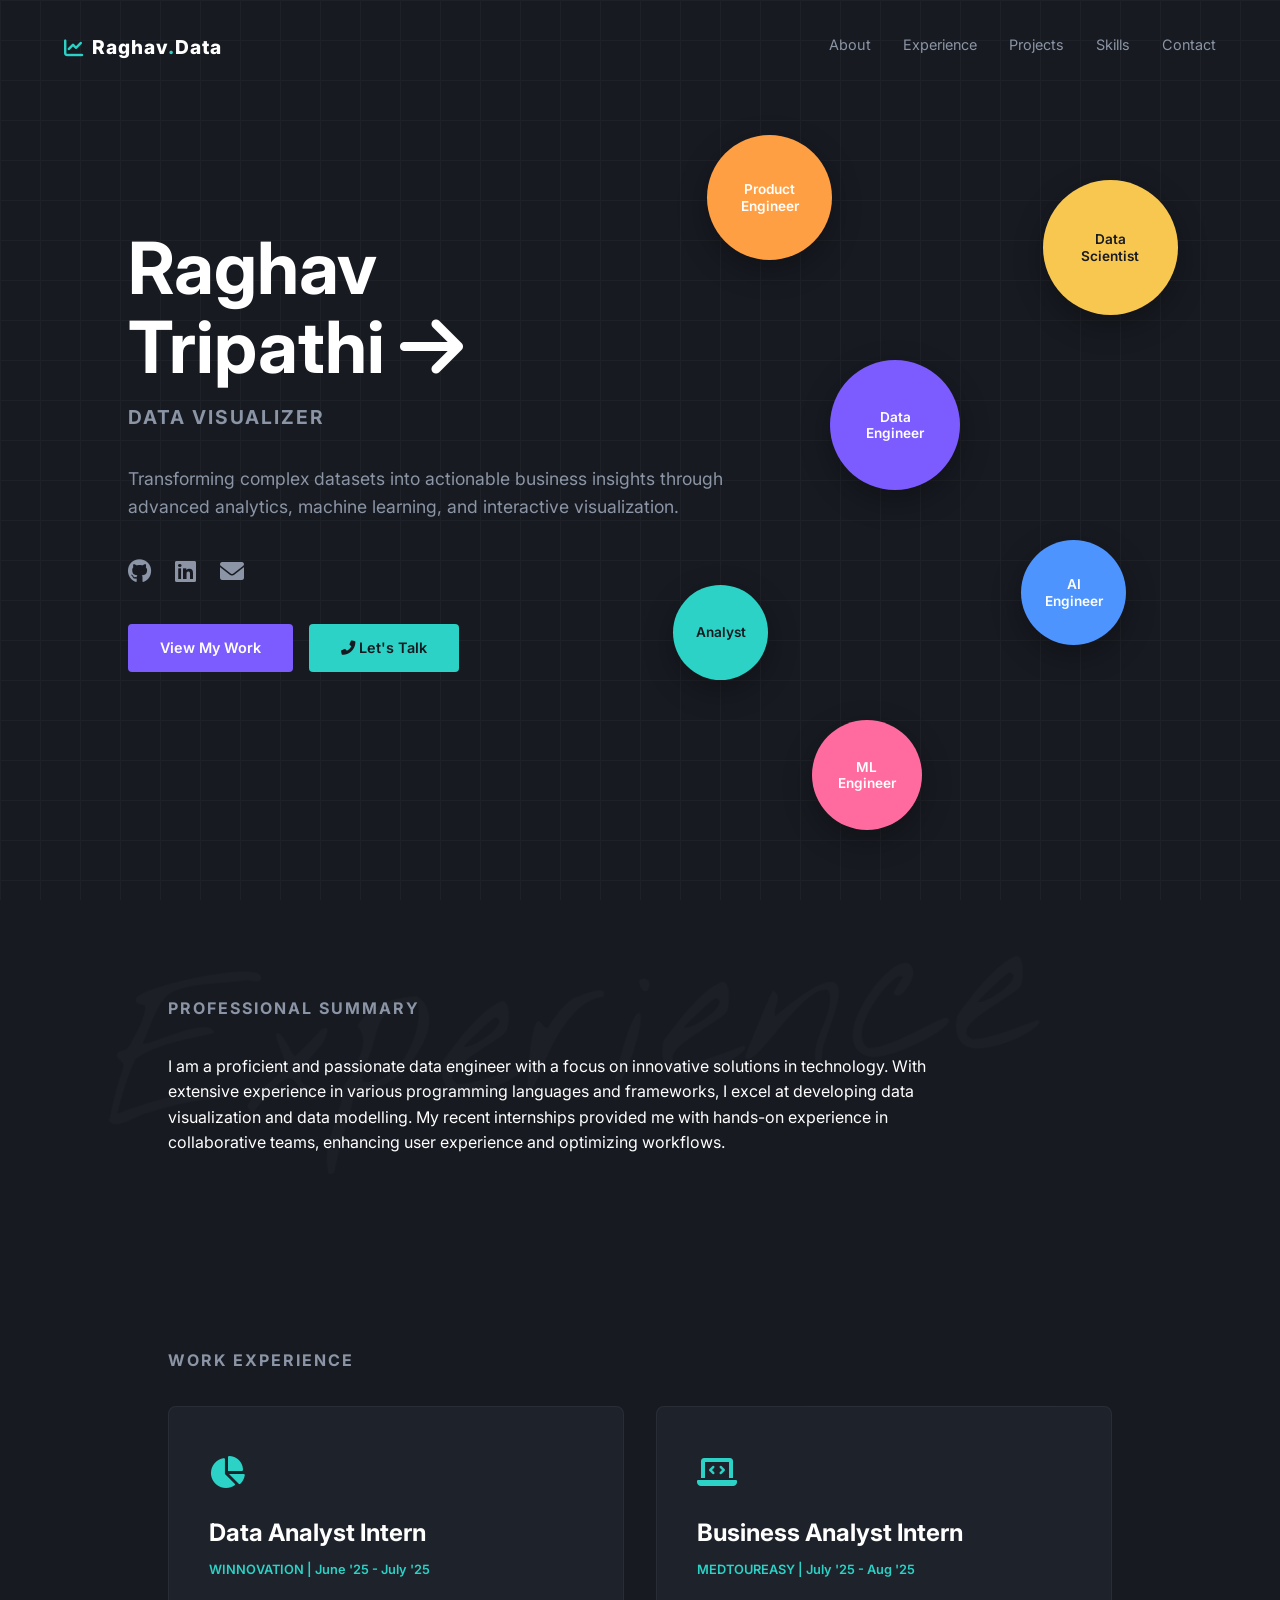
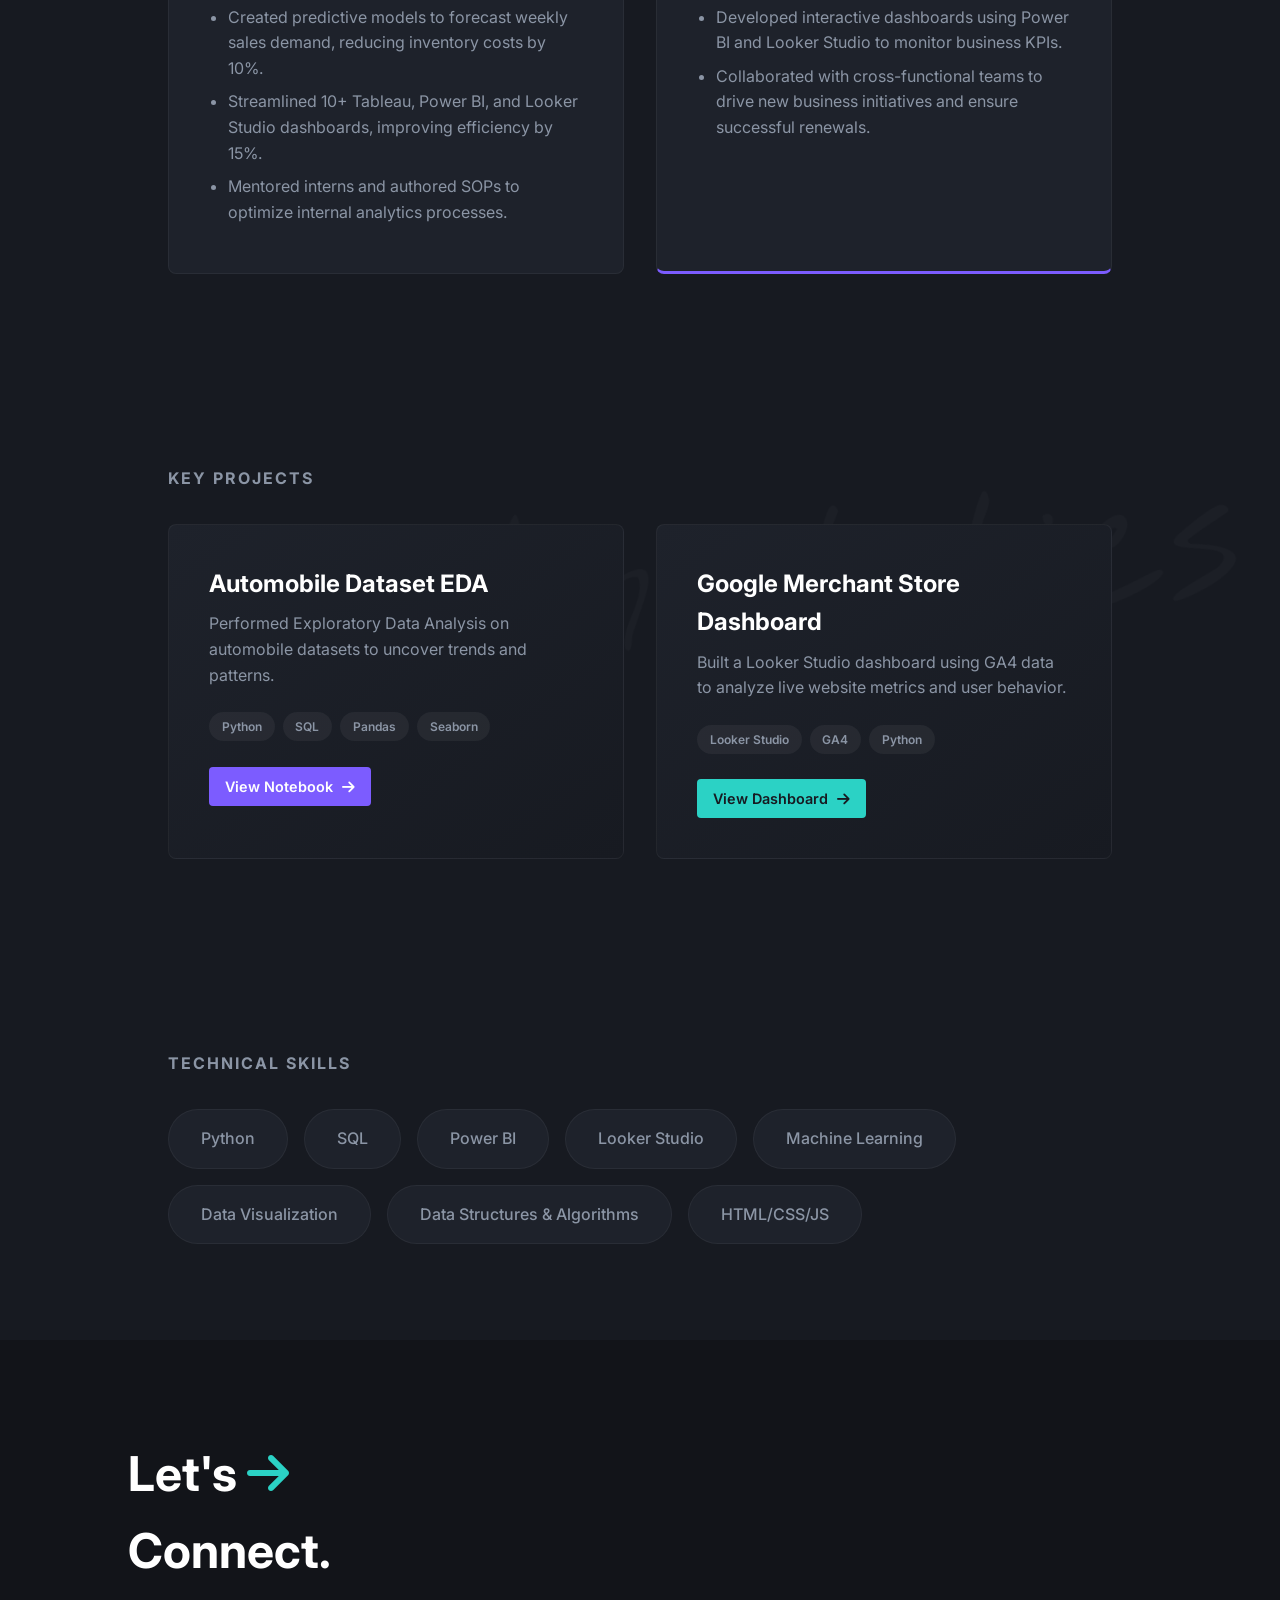
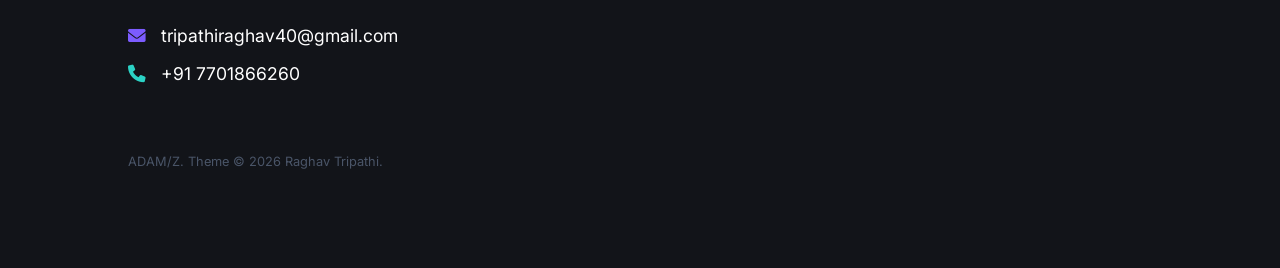
==== index.html @ 204d2892 "Add files via upload Initial Commits" ====
<!DOCTYPE html>
<html lang="en">
<head>
    <meta charset="UTF-8">
    <meta name="viewport" content="width=device-width, initial-scale=1.0">
    <title>Raghav Tripathi | Data Engineer & Analyst</title>
    <link rel="stylesheet" href="style.css">
    <link href="https://cdnjs.cloudflare.com/ajax/libs/font-awesome/6.0.0/css/all.min.css" rel="stylesheet">
</head>
<body>

    <div class="bg-graph"></div>

    <nav>
        <div class="logo" style="display: flex; align-items: center; gap: 8px;">
            <i class="fas fa-chart-line" style="color: var(--accent-cyan);"></i> 
            <span>Raghav<span style="color: var(--accent-cyan);">.</span>Data</span>
        </div>
        <ul>
            <li><a href="#about">About</a></li>
            <li><a href="#experience">Experience</a></li>
            <li><a href="#projects">Projects</a></li>
            <li><a href="#skills">Skills</a></li>
            <li><a href="#contact">Contact</a></li>
        </ul>
    </nav>

    <header id="hero">
       <div class="bubble bubble-purple">Data<br>Engineer</div>
        <div class="bubble bubble-cyan">Analyst</div>
        <div class="bubble bubble-yellow">Data<br>Scientist</div>
        <div class="bubble bubble-pink">ML<br>Engineer</div>
        <div class="bubble bubble-blue">AI<br>Engineer</div>
        <div class="bubble bubble-orange">Product<br>Engineer</div>

        <div class="hero-content">
           <div class="hero-content">
            <h1 style="font-size: 4.5rem; line-height: 1.1; margin-bottom: 1rem;">Raghav<br>Tripathi <i class="fas fa-arrow-right" style="color: white;"></i></h1>
            <h2 style="font-size: 1.2rem; text-transform: uppercase; letter-spacing: 2px; color: var(--text-muted); margin-bottom: 2rem;"> Data Visualizer</h2>
            <p>Transforming complex datasets into actionable business insights through advanced analytics, machine learning, and interactive visualization.</p>
            
            <div class="social-links">
                <a href="https://github.com/raghav798tripathi" target="_blank" title="GitHub"><i class="fab fa-github"></i></a>
                <a href="https://www.linkedin.com/in/raghav-tripathi-96a5aa246/" target="_blank" title="LinkedIn"><i class="fab fa-linkedin"></i></a>
                <a href="mailto:tripathiraghav40@gmail.com" title="Email"><i class="fas fa-envelope"></i></a>
            </div>
            
            <div style="display: flex; gap: 1rem; justify-content: flex-start; flex-wrap: wrap; margin-top: 2rem;">
                <a href="#projects" class="btn btn-purple">View My Work</a>
                <a href="tel:+917701866260" class="btn btn-cyan"><i class="fas fa-phone-alt"></i> Let's Talk</a>
            </div>
        </div>
    </header>

    <section id="about" class="container relative">
        <div class="watermark">Experience</div>
        <h2 class="section-title">Professional Summary</h2>
        <p style="max-width: 800px;">I am a proficient and passionate data engineer with a focus on innovative solutions in technology. With extensive experience in various programming languages and frameworks, I excel at developing data visualization and data modelling. My recent internships provided me with hands-on experience in collaborative teams, enhancing user experience and optimizing workflows.</p>
    </section>

    <section id="experience" class="container relative">
        <h2 class="section-title">Work Experience</h2>
        <div class="grid">
            <div class="card dark-card">
                <div class="card-icon"><i class="fas fa-chart-pie"></i></div>
                <h3>Data Analyst Intern</h3>
                <span class="date">WINNOVATION | June '25 - July '25</span>
                <ul>
                    <li>Created predictive models to forecast weekly sales demand, reducing inventory costs by 10%.</li>
                    <li>Streamlined 10+ Tableau, Power BI, and Looker Studio dashboards, improving efficiency by 15%.</li>
                    <li>Mentored interns and authored SOPs to optimize internal analytics processes.</li>
                </ul>
            </div>

            <div class="card dark-card purple-border">
                <div class="card-icon"><i class="fas fa-laptop-code"></i></div>
                <h3>Business Analyst Intern</h3>
                <span class="date">MEDTOUREASY | July '25 - Aug '25</span>
                <ul>
                    <li>Developed interactive dashboards using Power BI and Looker Studio to monitor business KPIs.</li>
                    <li>Collaborated with cross-functional teams to drive new business initiatives and ensure successful renewals.</li>
                </ul>
            </div>
        </div>
    </section>

    <section id="projects" class="container relative">
        <div class="watermark" style="top: 10%; right: 0; left: auto;">Analytics</div>
        <h2 class="section-title">Key Projects</h2>
        <div class="grid">
            <div class="card project-card">
                <h3>Automobile Dataset EDA</h3>
                <p>Performed Exploratory Data Analysis on automobile datasets to uncover trends and patterns.</p>
                <div class="tech-stack">
                    <span>Python</span> <span>SQL</span> <span>Pandas</span> <span>Seaborn</span>
                </div>
                <br>
                <a href="https://colab.research.google.com/drive/1Cp6dkLqXs8l6kir7YxMTJX6oZJ4ZQV0x" target="_blank" class="btn btn-purple" style="padding: 0.5rem 1rem; font-size: 0.9rem;">View Notebook <i class="fas fa-arrow-right" style="margin-left: 5px;"></i></a>
            </div>
            <div class="card project-card">
                <h3>Google Merchant Store Dashboard</h3>
                <p>Built a Looker Studio dashboard using GA4 data to analyze live website metrics and user behavior.</p>
                <div class="tech-stack">
                    <span>Looker Studio</span> <span>GA4</span> <span>Python</span>
                </div>
                <br>
                <a href="https://lookerstudio.google.com/u/0/reporting/95fd171d-cdf7-48f9-a81b-b6195dd9a21d/page/eOhRF" target="_blank" class="btn btn-cyan" style="padding: 0.5rem 1rem; font-size: 0.9rem;">View Dashboard <i class="fas fa-arrow-right" style="margin-left: 5px;"></i></a>
            </div>
        </div>
    </section>

    <section id="skills" class="container">
        <h2 class="section-title">Technical Skills</h2>
        <div class="skills-container">
            <span class="skill-tag">Python</span>
            <span class="skill-tag">SQL</span>
            <span class="skill-tag">Power BI</span>
            <span class="skill-tag">Looker Studio</span>
            <span class="skill-tag">Machine Learning</span>
            <span class="skill-tag">Data Visualization</span>
            <span class="skill-tag">Data Structures & Algorithms</span>
            <span class="skill-tag">HTML/CSS/JS</span>
        </div>
    </section>

    <footer id="contact">
        <h2 style="font-size: 3rem; margin-bottom: 2rem;">Let's <i class="fas fa-arrow-right" style="color: var(--accent-cyan);"></i><br>Connect.</h2>
        
        <div style="margin-bottom: 3rem; font-size: 1.1rem; color: var(--text-muted);">
            <p><i class="fas fa-envelope" style="color: var(--accent-purple);"></i> <a href="mailto:tripathiraghav40@gmail.com" style="color: white; text-decoration: none; margin-left: 10px;">tripathiraghav40@gmail.com</a></p>
            <p style="margin-top: 10px;"><i class="fas fa-phone" style="color: var(--accent-cyan);"></i> <a href="tel:+917701866260" style="color: white; text-decoration: none; margin-left: 10px;">+91 7701866260</a></p>
        </div>

        <p class="copyright">ADAM/Z. Theme © 2026 Raghav Tripathi.</p>
    </footer>

</body>
</html>
---- style.css ----
@import url('https://fonts.googleapis.com/css2?family=Inter:wght@300;400;600;800&family=Nothing+You+Could+Do&display=swap');

:root {
    --bg-main: #171a21; 
    --bg-secondary: #1e222b; 
    --text-main: #ffffff;
    --text-muted: #8b95a5;
    --accent-purple: #7c5cff;
    --accent-cyan: #2bd2c5;
    --accent-yellow: #f8c750;
    --accent-pink: #ff6b9e;
    --accent-blue: #4d94ff;
    --accent-orange: #ff9f43;
}

html {
    scroll-behavior: smooth;
}

* {
    margin: 0;
    padding: 0;
    box-sizing: border-box;
    font-family: 'Inter', sans-serif;
    line-height: 1.6;
}

body { 
    color: var(--text-main); 
    background-color: var(--bg-main);
    overflow-x: hidden;
}

/* --- THE DATA GRAPH BACKGROUND --- */
.bg-graph {
    position: fixed;
    top: 0; left: 0; width: 100vw; height: 100vh;
    z-index: -1;
    opacity: 0.03;
    background-image: 
        linear-gradient(rgba(255,255,255,1) 1px, transparent 1px),
        linear-gradient(90deg, rgba(255,255,255,1) 1px, transparent 1px);
    background-size: 40px 40px;
}

/* Navbar */
nav {
    display: flex;
    justify-content: space-between;
    padding: 2rem 5%;
    background: transparent;
    position: absolute; 
    width: 100%;
    z-index: 100;
}

.logo { font-size: 1.2rem; font-weight: 800; color: white; letter-spacing: 1px;}

nav ul { display: flex; list-style: none; gap: 2rem; }
nav a { text-decoration: none; color: var(--text-muted); font-size: 0.9rem; transition: color 0.3s; }
nav a:hover { color: white; }

.container { padding: 6rem 10%; max-width: 1200px; margin: 0 auto; position: relative; }
.relative { position: relative; }

/* Watermark Text */
.watermark {
    position: absolute;
    top: -20px;
    left: 5%;
    font-family: 'Nothing You Could Do', cursive;
    font-size: 12rem;
    color: rgba(255, 255, 255, 0.02);
    z-index: -1;
    white-space: nowrap;
    transform: rotate(-5deg);
}

.section-title {
    font-size: 1rem;
    color: var(--text-muted);
    margin-bottom: 2rem;
    text-transform: uppercase;
    letter-spacing: 2px;
}

/* Hero Section */
#hero {
    min-height: 100vh;
    display: flex;
    align-items: center;
    padding: 0 10%;
    position: relative;
    overflow: hidden;
}

.hero-content {
    max-width: 600px;
    z-index: 10;
    animation: fadeInUp 1.2s ease-out forwards;
}

.hero-content p { font-size: 1.1rem; color: var(--text-muted); margin-bottom: 2rem; }

/* --- FLOATING BUBBLES --- */
.bubble {
    position: absolute;
    border-radius: 50%;
    display: flex;
    align-items: center;
    justify-content: center;
    text-align: center;
    font-weight: 600;
    font-size: 0.85rem;
    line-height: 1.2;
    color: white;
    box-shadow: 0 10px 30px rgba(0,0,0,0.3);
    animation: float 6s ease-in-out infinite;
    z-index: 5;
}

.bubble-orange {
    background-color: var(--accent-orange);
    width: 125px; height: 125px;
    top: 15%; right: 35%;
    animation-delay: 4s;
}

.bubble-yellow {
    background-color: var(--accent-yellow);
    width: 135px; height: 135px;
    top: 20%; right: 8%;
    animation-delay: 1.5s;
    color: #171a21; /* Dark text for readability */
}

.bubble-purple {
    background-color: var(--accent-purple);
    width: 130px; height: 130px;
    top: 40%; right: 25%;
}

.bubble-cyan {
    background-color: var(--accent-cyan);
    width: 95px; height: 95px;
    top: 65%; right: 40%;
    animation-delay: 2s;
    color: #171a21; /* Dark text for readability */
}

.bubble-blue {
    background-color: var(--accent-blue);
    width: 105px; height: 105px;
    top: 60%; right: 12%;
    animation-delay: 0.5s;
}

.bubble-pink {
    background-color: var(--accent-pink);
    width: 110px; height: 110px;
    top: 80%; right: 28%;
    animation-delay: 3s;
}

.social-links { margin-bottom: 2rem; }
.social-links a { 
    display: inline-block; color: var(--text-muted); font-size: 1.5rem; margin-right: 20px; 
    transition: transform 0.3s ease, color 0.3s ease;
}
.social-links a:hover { color: white; transform: translateY(-3px); }

/* Buttons */
.btn {
    display: inline-block;
    padding: 0.8rem 2rem;
    color: white;
    text-decoration: none;
    border-radius: 4px;
    font-weight: 600;
    font-size: 0.9rem;
    transition: transform 0.2s, box-shadow 0.3s;
}
.btn-purple { background: var(--accent-purple); }
.btn-cyan { background: var(--accent-cyan); color: #171a21; }
.btn:hover { transform: translateY(-2px); box-shadow: 0 5px 15px rgba(0,0,0,0.2); }

/* Cards & Grid */
.grid { display: grid; grid-template-columns: repeat(auto-fit, minmax(320px, 1fr)); gap: 2rem; }

.card {
    background: var(--bg-secondary);
    padding: 2.5rem;
    border-radius: 8px;
    transition: transform 0.3s ease;
    border: 1px solid rgba(255,255,255,0.05);
}
.card:hover { transform: translateY(-8px); }

.card-icon {
    font-size: 2rem;
    color: var(--accent-cyan);
    margin-bottom: 1rem;
}

.purple-border { border-bottom: 3px solid var(--accent-purple); }
.card h3 { font-size: 1.5rem; margin-bottom: 0.5rem; }
.date { display: block; color: var(--accent-cyan); font-size: 0.8rem; margin-bottom: 1.5rem; font-weight: 600;}
.card p, .card ul { color: var(--text-muted); }
.card ul { margin-left: 1.2rem; }
.card li { margin-bottom: 0.5rem; }

.project-card { background: linear-gradient(145deg, #1e222b, #171a21); }

/* Tech Stack Tags */
.tech-stack { margin-top: 1.5rem; display: flex; flex-wrap: wrap; gap: 0.5rem; }
.tech-stack span {
    background: rgba(255,255,255,0.05);
    color: var(--text-muted);
    padding: 0.3rem 0.8rem;
    border-radius: 20px;
    font-size: 0.75rem;
    font-weight: 600;
}

/* Skills */
.skills-container { display: flex; flex-wrap: wrap; gap: 1rem; }
.skill-tag {
    padding: 1rem 2rem;
    background: var(--bg-secondary);
    color: var(--text-muted);
    border: 1px solid rgba(255,255,255,0.05);
    border-radius: 30px;
    font-weight: 500;
    transition: all 0.3s ease;
}
.skill-tag:hover {
    background: var(--text-main);
    color: var(--bg-main);
    transform: scale(1.05);
}

/* Footer */
footer {
    padding: 6rem 10%;
    background: #121419;
}
.copyright { font-size: 0.8rem; color: #4a5568; margin-top: 4rem; }

/* --- KEYFRAMES --- */
@keyframes fadeInUp {
    from { opacity: 0; transform: translateY(30px); }
    to { opacity: 1; transform: translateY(0); }
}

@keyframes float {
    0% { transform: translateY(0px) rotate(0deg); }
    50% { transform: translateY(-20px) rotate(5deg); }
    100% { transform: translateY(0px) rotate(0deg); }
}
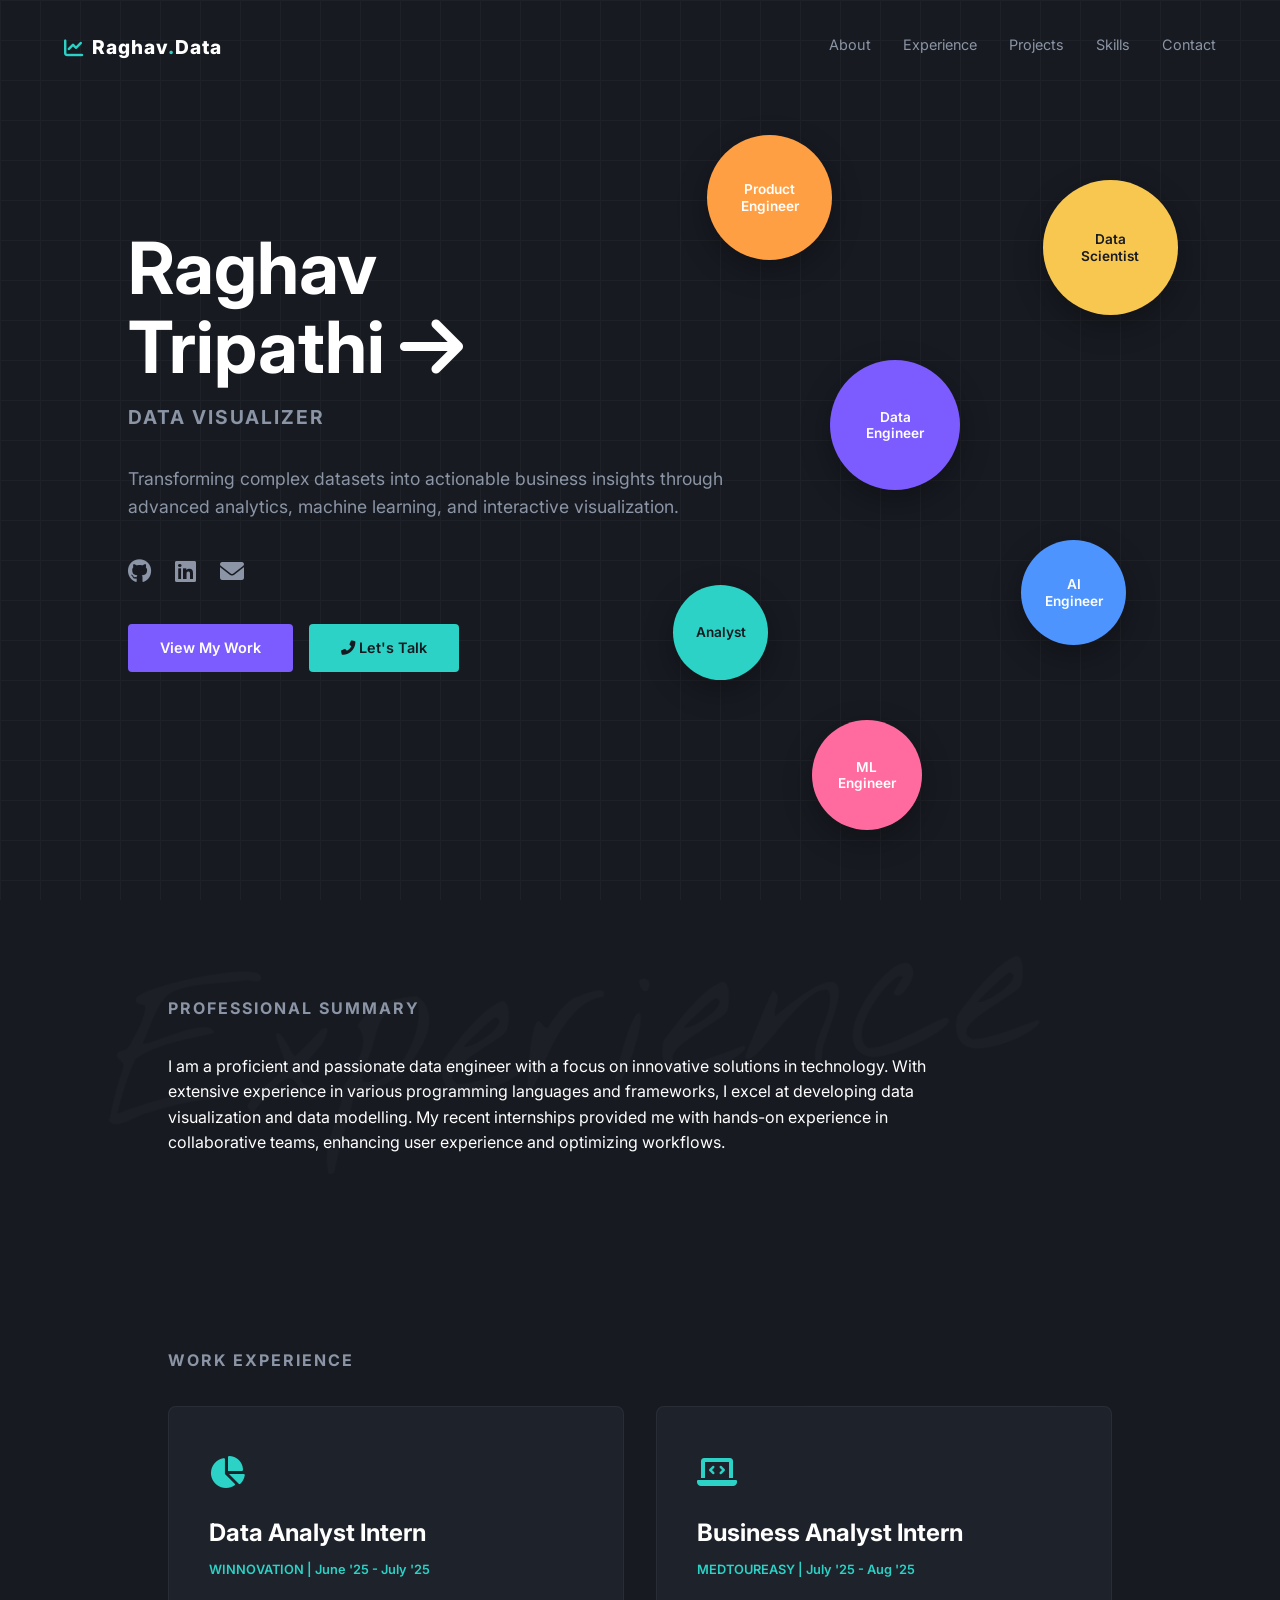
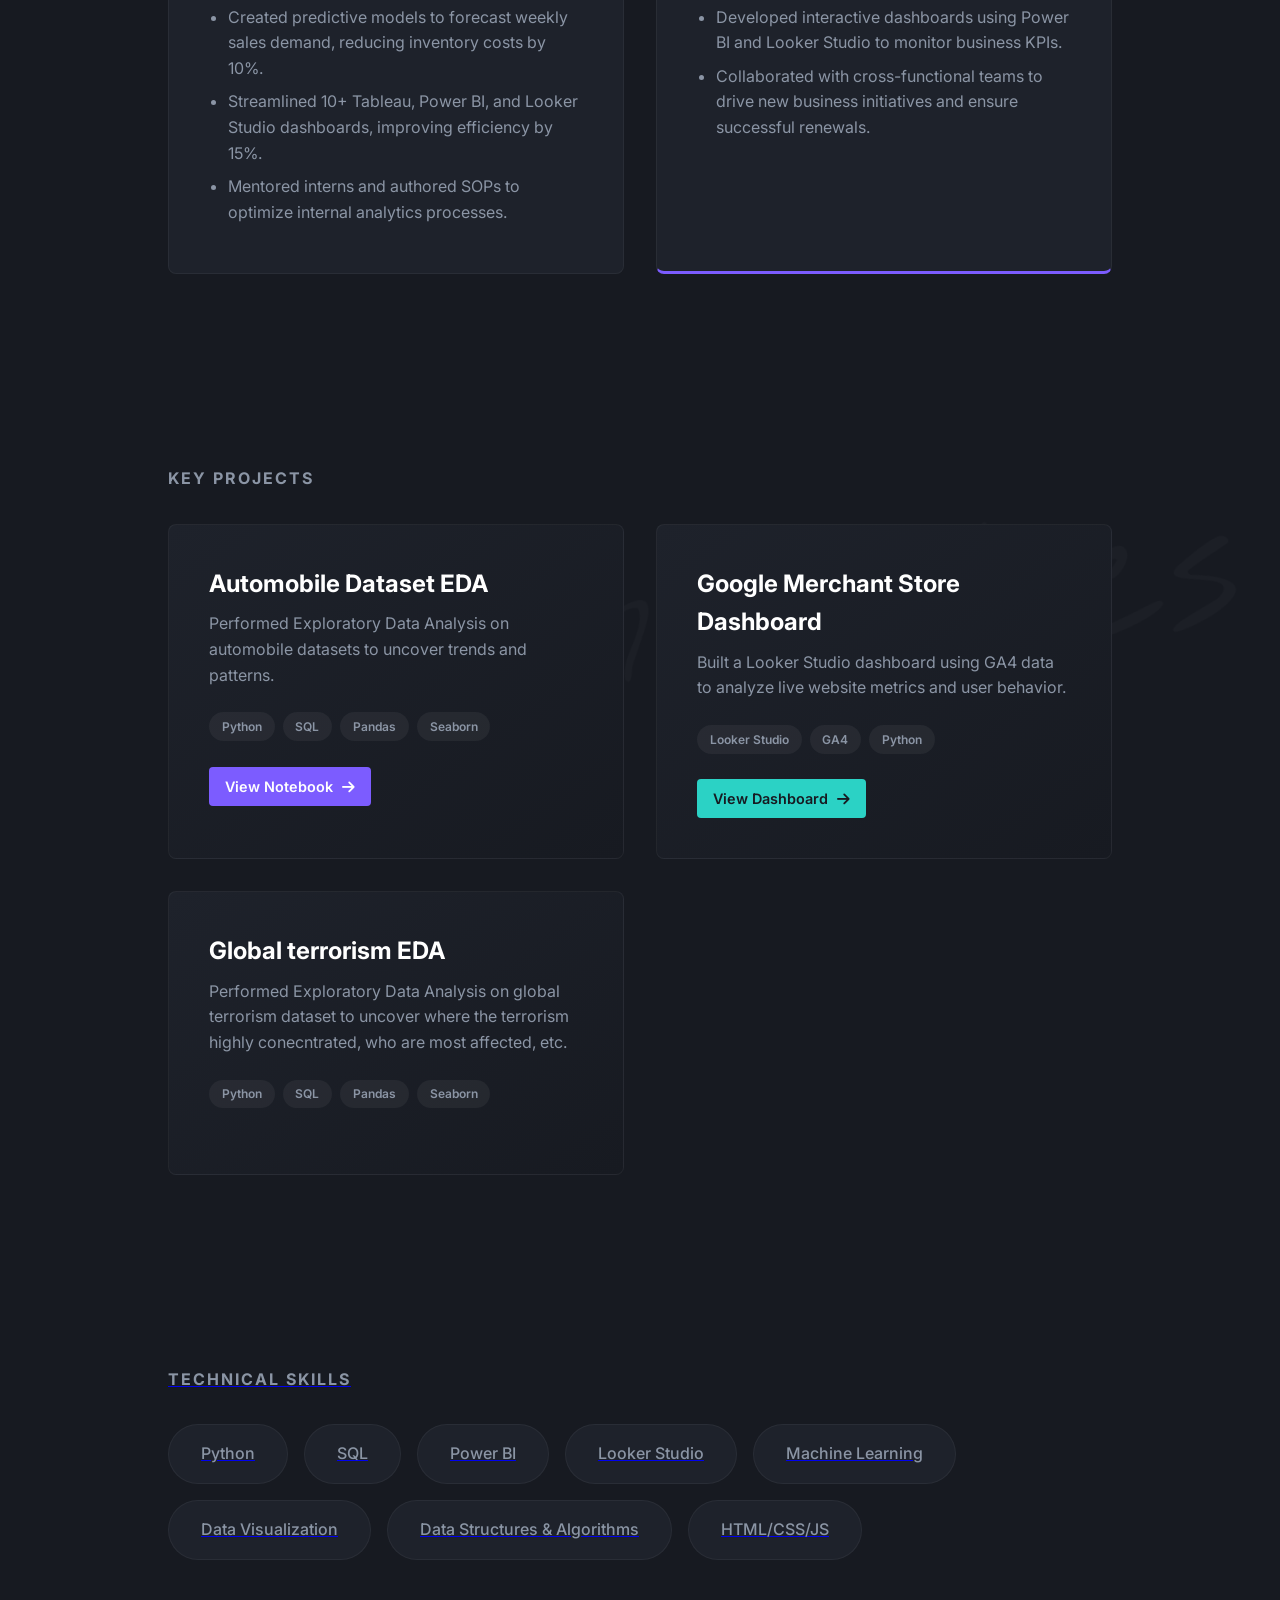
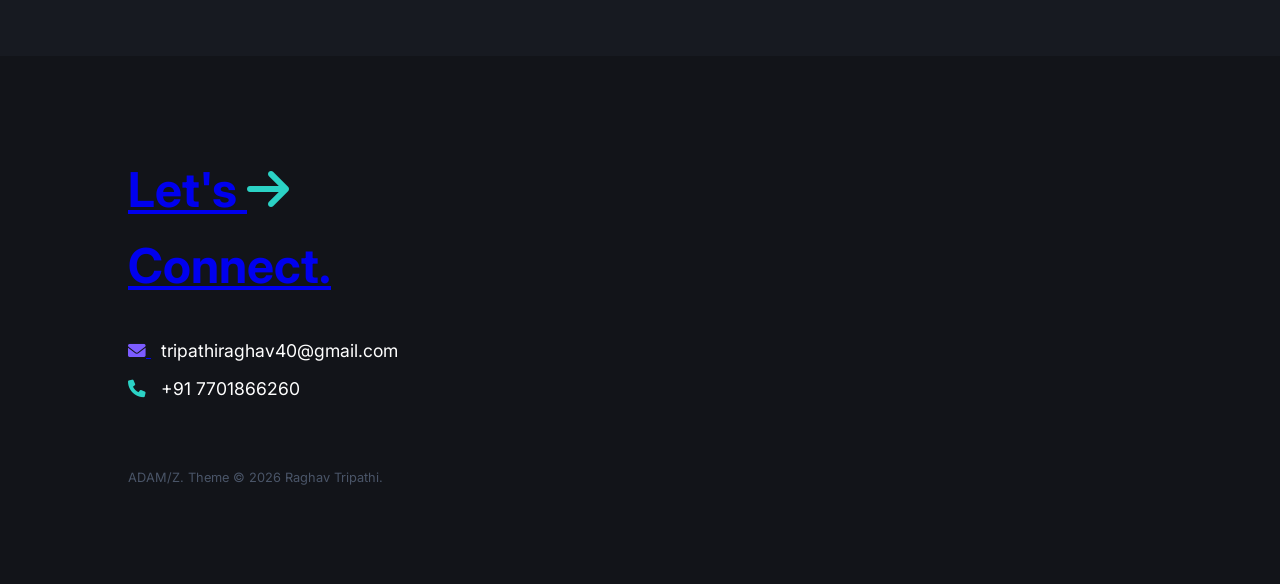
==== commit 3f80fc32: "Update index.html" ====
--- a/index.html
+++ b/index.html
@@ -106,6 +106,16 @@
                 <br>
                 <a href="https://lookerstudio.google.com/u/0/reporting/95fd171d-cdf7-48f9-a81b-b6195dd9a21d/page/eOhRF" target="_blank" class="btn btn-cyan" style="padding: 0.5rem 1rem; font-size: 0.9rem;">View Dashboard <i class="fas fa-arrow-right" style="margin-left: 5px;"></i></a>
             </div>
+        
+        <div class="card project-card">
+                <h3>Global terrorism EDA </h3>
+                <p>Performed Exploratory Data Analysis on global terrorism dataset to uncover where the terrorism highly conecntrated, who are most affected, etc.</p>
+                <div class="tech-stack">
+                    <span>Python</span> <span>SQL</span> <span>Pandas</span> <span>Seaborn</span>
+                </div>
+                <br>
+                <a href=https://colab.research.google.com/drive/1e3IMIAIw4kHv5D0QSq6Qyil9tqHI0k-G?usp=sharing
+          </div>
         </div>
     </section>
 
@@ -135,4 +145,4 @@
     </footer>
 
 </body>
-</html>+</html>
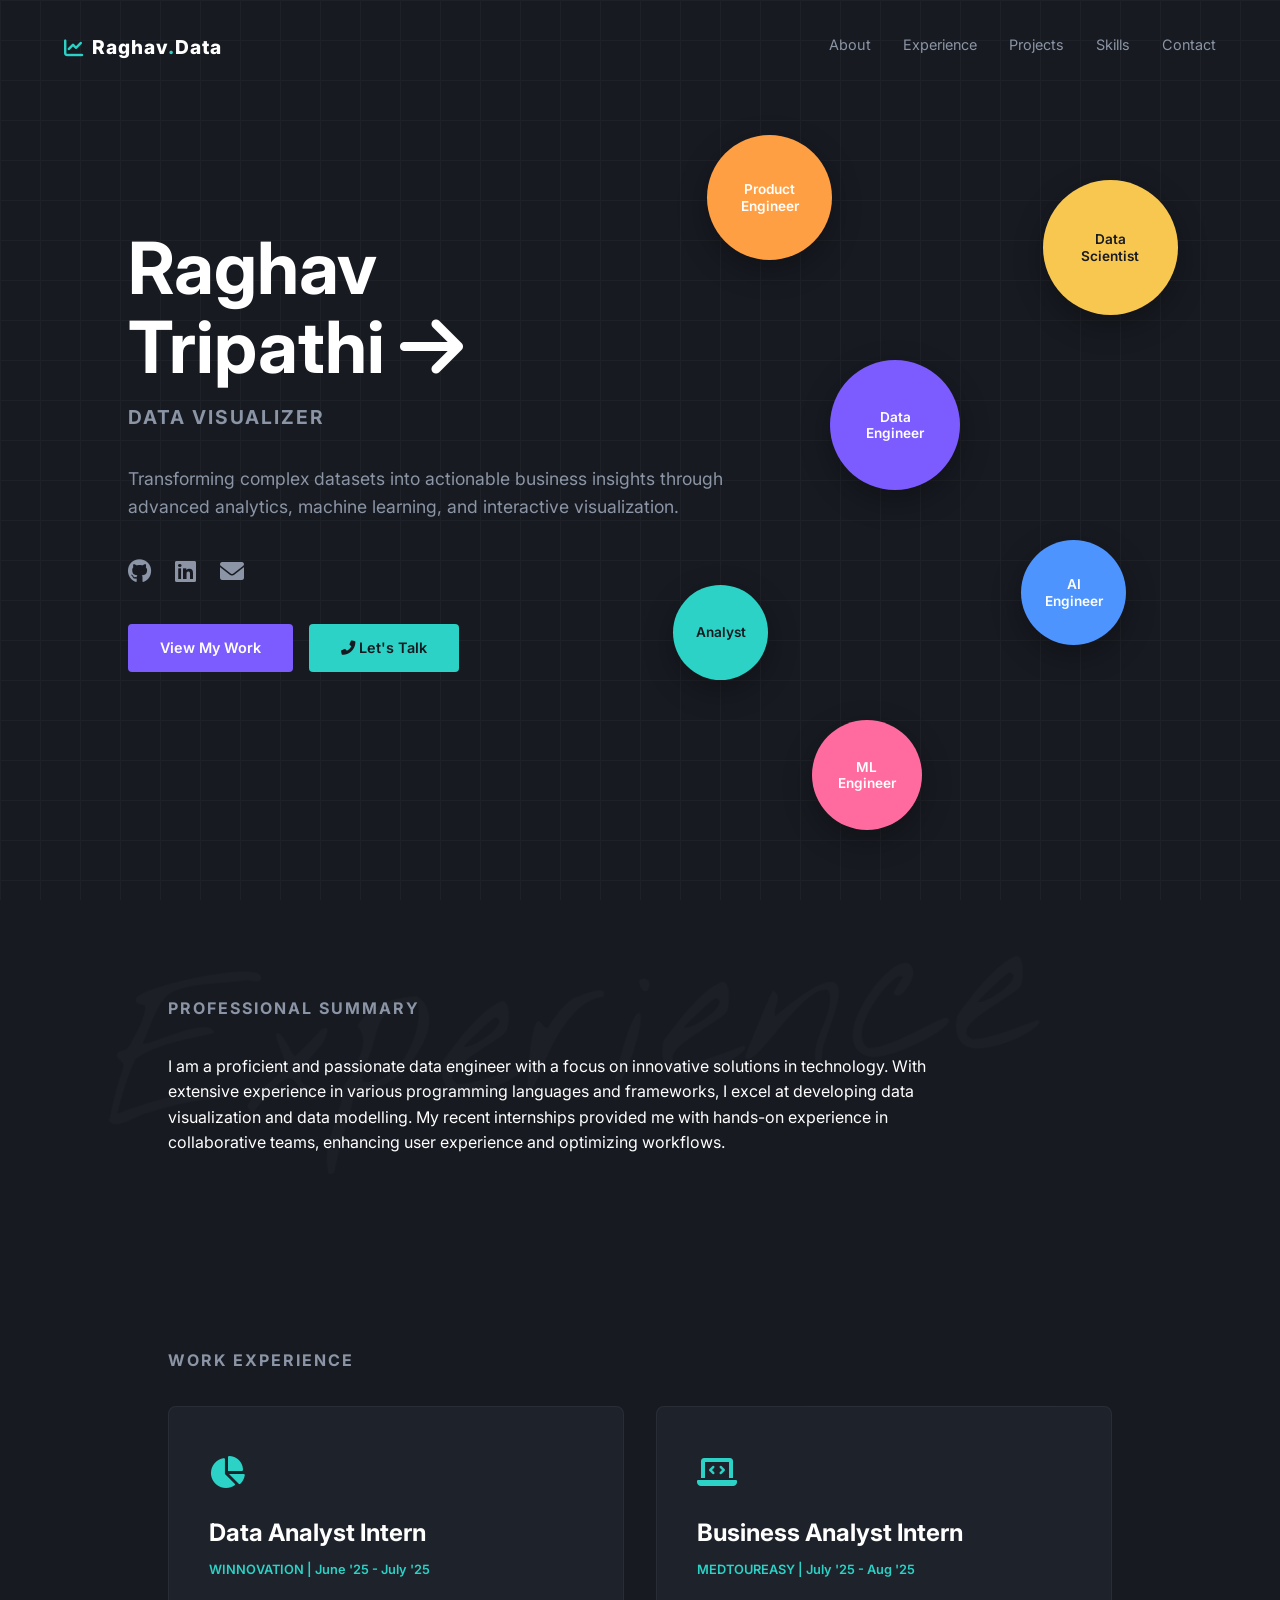
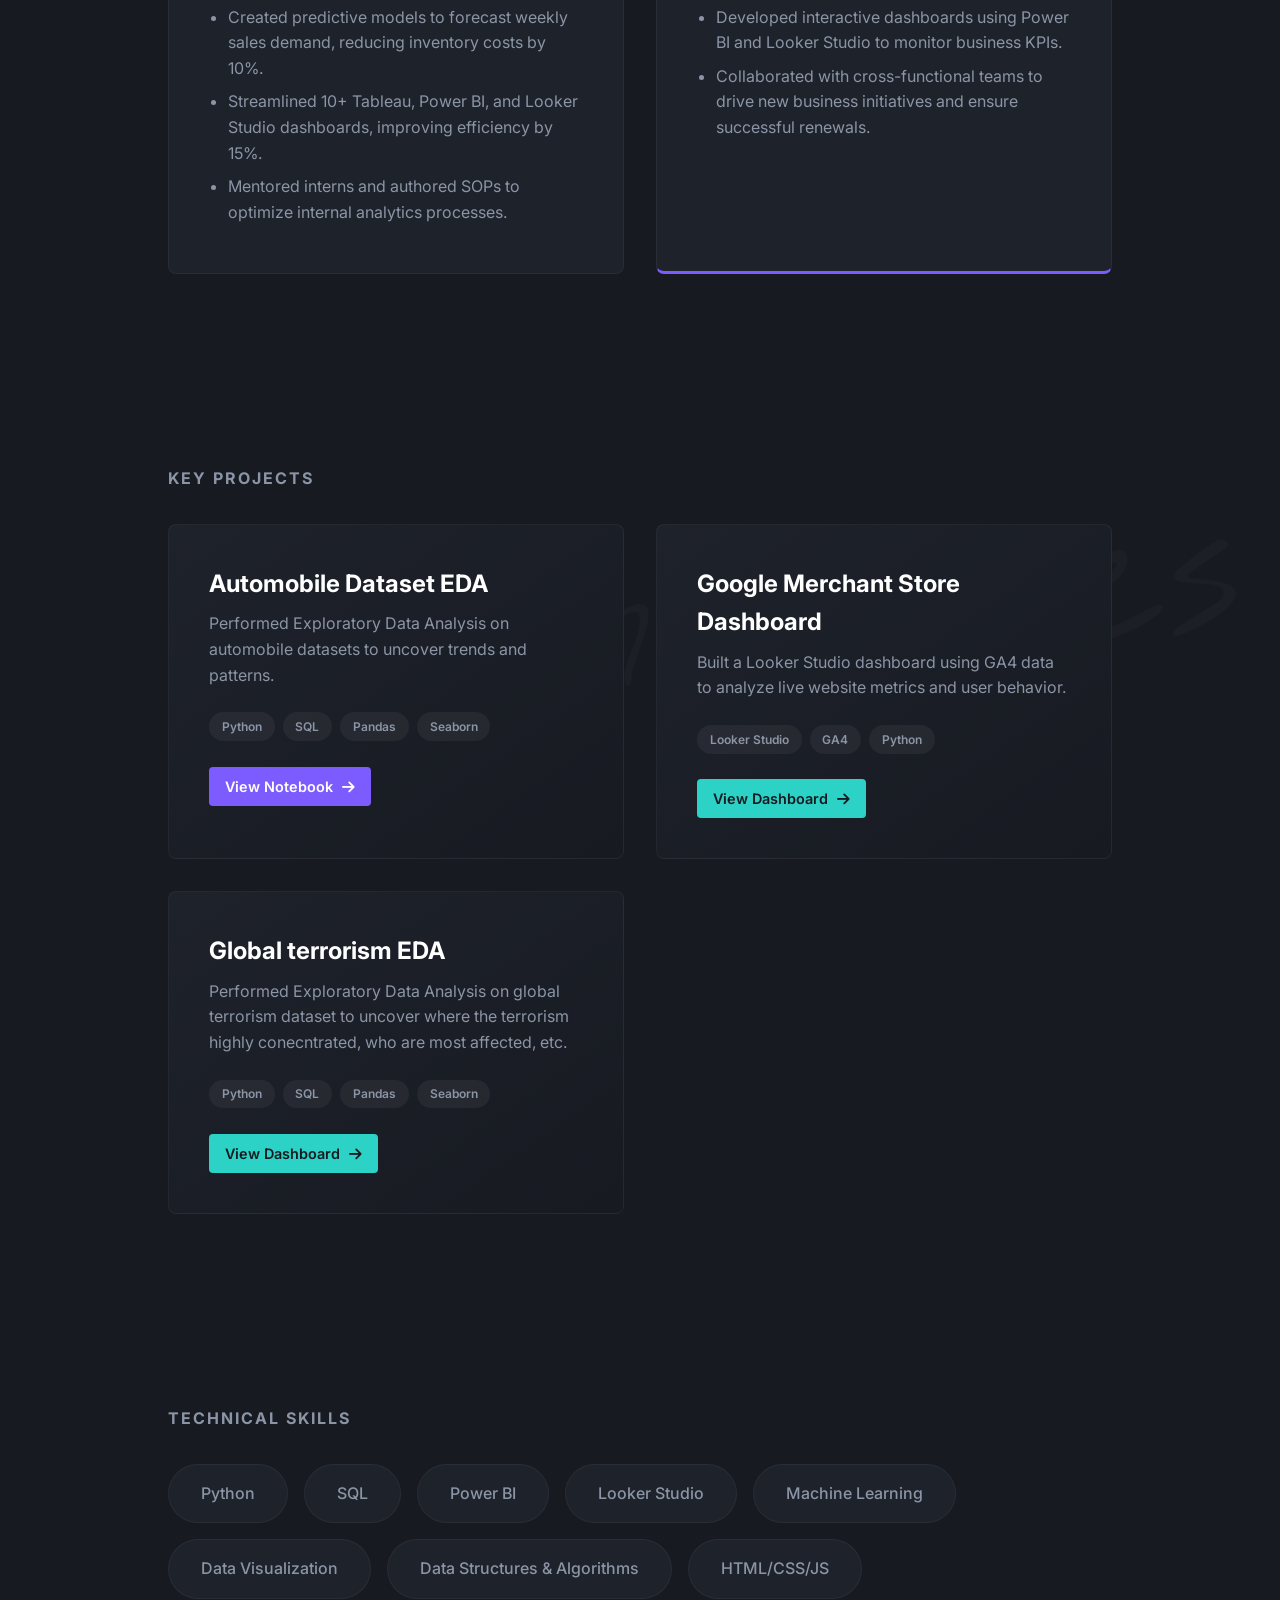
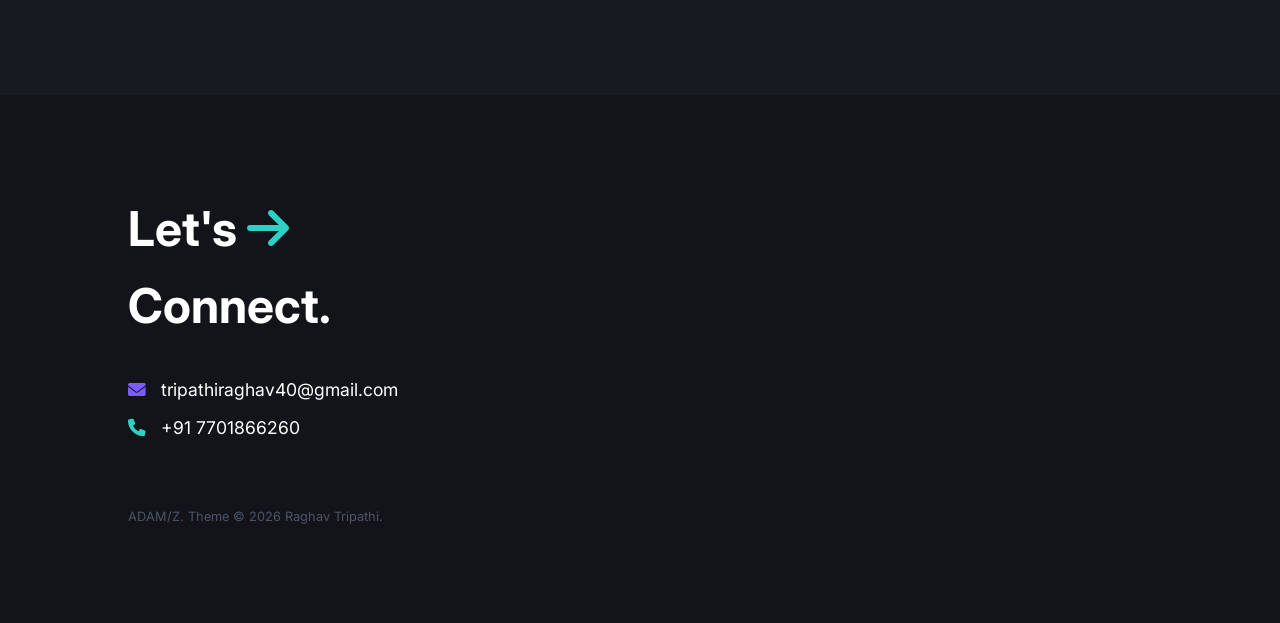
==== commit 5dc29bcc: "Update index.html" ====
--- a/index.html
+++ b/index.html
@@ -114,7 +114,7 @@
                     <span>Python</span> <span>SQL</span> <span>Pandas</span> <span>Seaborn</span>
                 </div>
                 <br>
-                <a href=https://colab.research.google.com/drive/1e3IMIAIw4kHv5D0QSq6Qyil9tqHI0k-G?usp=sharing
+                 <a href="https://colab.research.google.com/drive/1e3IMIAIw4kHv5D0QSq6Qyil9tqHI0k-G?usp=sharing" target="_blank" class="btn btn-cyan" style="padding: 0.5rem 1rem; font-size: 0.9rem;">View Dashboard <i class="fas fa-arrow-right" style="margin-left: 5px;"></i></a>
           </div>
         </div>
     </section>
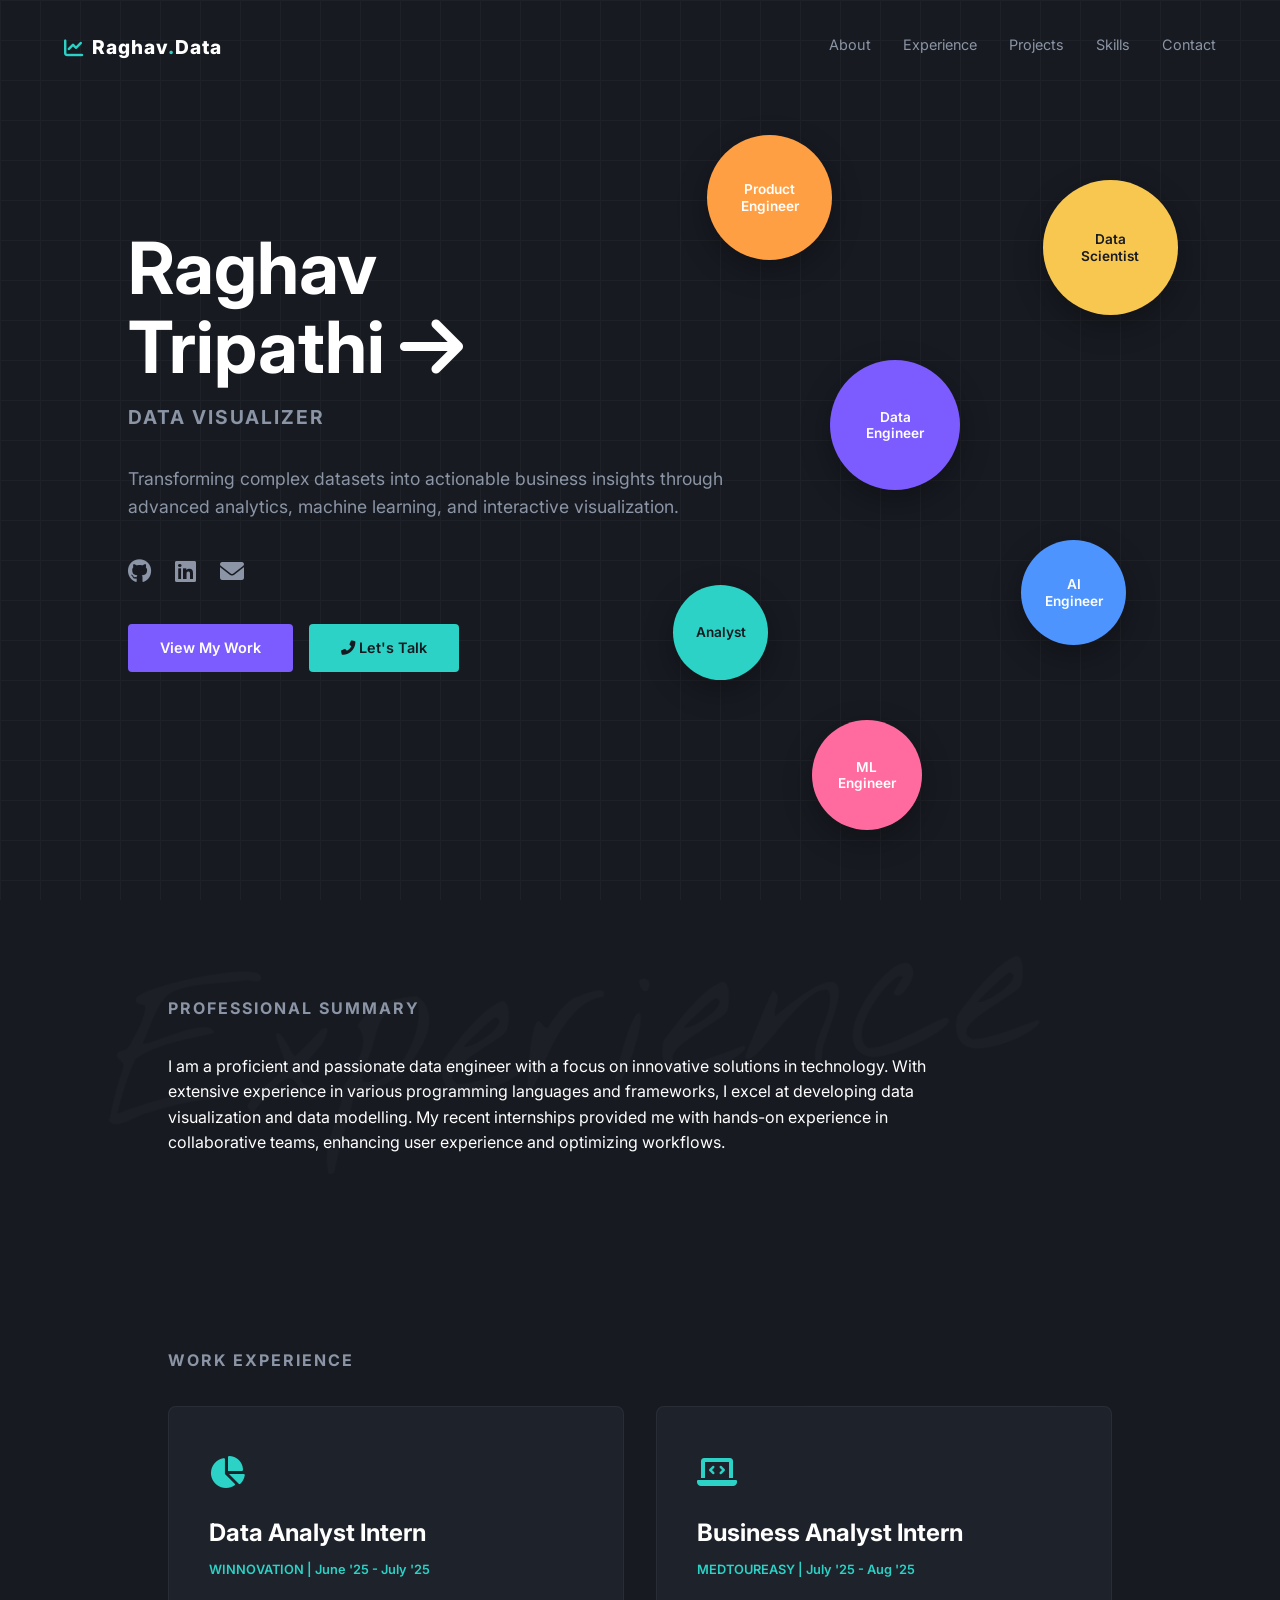
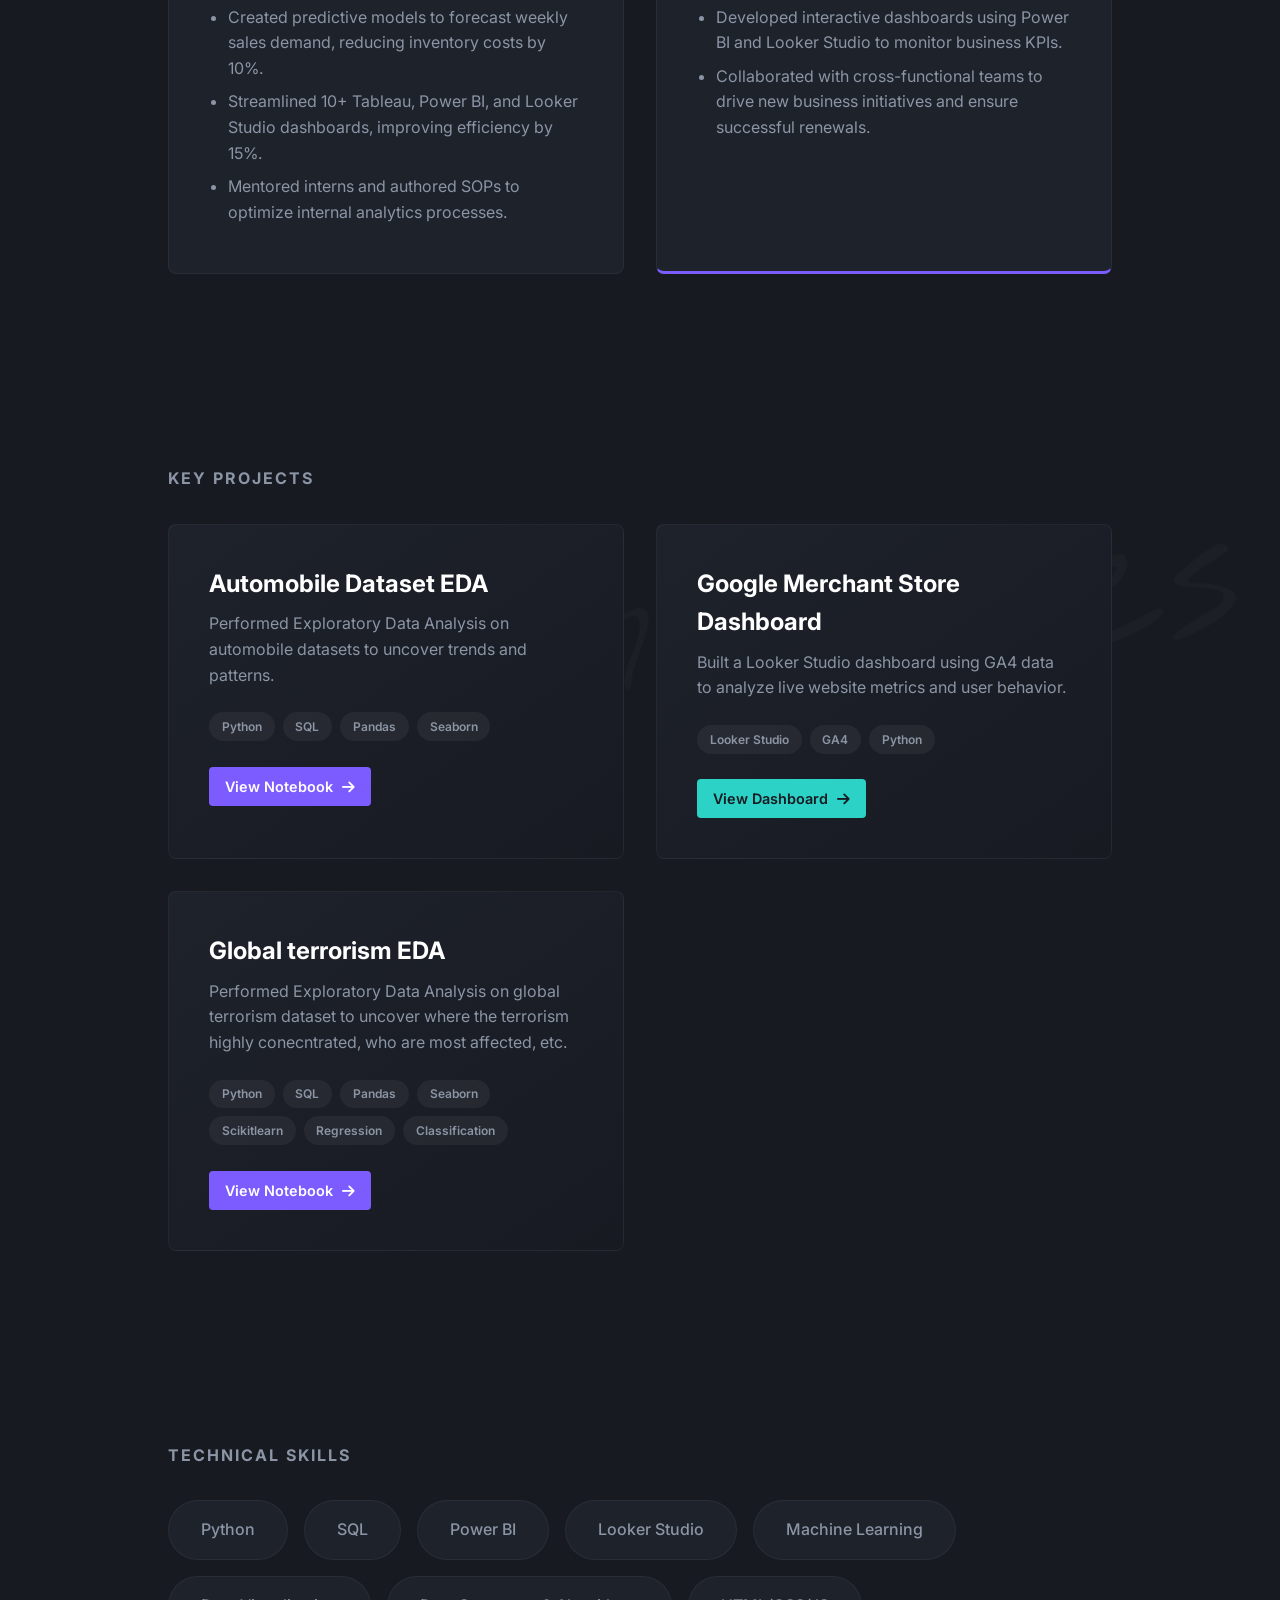
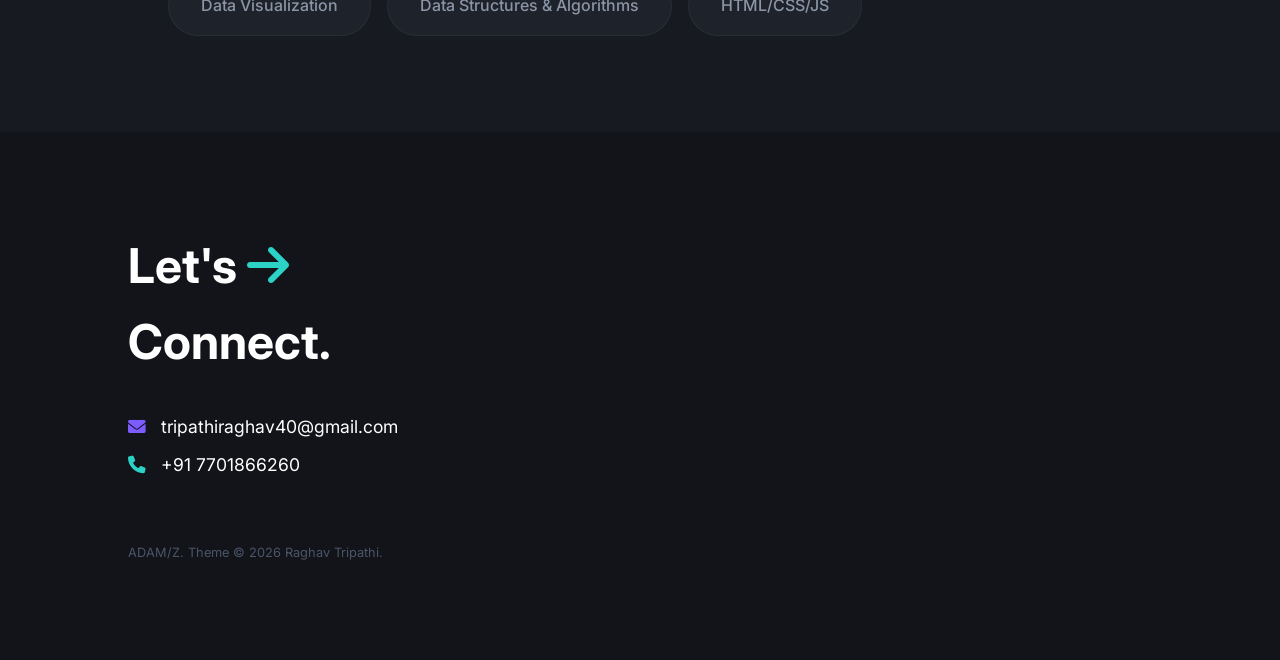
==== commit 1ce0686b: "Update index.html" ====
--- a/index.html
+++ b/index.html
@@ -111,10 +111,10 @@
                 <h3>Global terrorism EDA </h3>
                 <p>Performed Exploratory Data Analysis on global terrorism dataset to uncover where the terrorism highly conecntrated, who are most affected, etc.</p>
                 <div class="tech-stack">
-                    <span>Python</span> <span>SQL</span> <span>Pandas</span> <span>Seaborn</span>
+                    <span>Python</span> <span>SQL</span> <span>Pandas</span> <span>Seaborn</span> <span>Scikitlearn</span> <span>Regression</span> <span>Classification</span>
                 </div>
                 <br>
-                 <a href="https://colab.research.google.com/drive/1e3IMIAIw4kHv5D0QSq6Qyil9tqHI0k-G?usp=sharing" target="_blank" class="btn btn-cyan" style="padding: 0.5rem 1rem; font-size: 0.9rem;">View Dashboard <i class="fas fa-arrow-right" style="margin-left: 5px;"></i></a>
+                 <a href="https://colab.research.google.com/drive/1e3IMIAIw4kHv5D0QSq6Qyil9tqHI0k-G?usp=sharing" target="_blank" class="btn btn-purple" style="padding: 0.5rem 1rem; font-size: 0.9rem;">View Notebook <i class="fas fa-arrow-right" style="margin-left: 5px;"></i></a>
           </div>
         </div>
     </section>
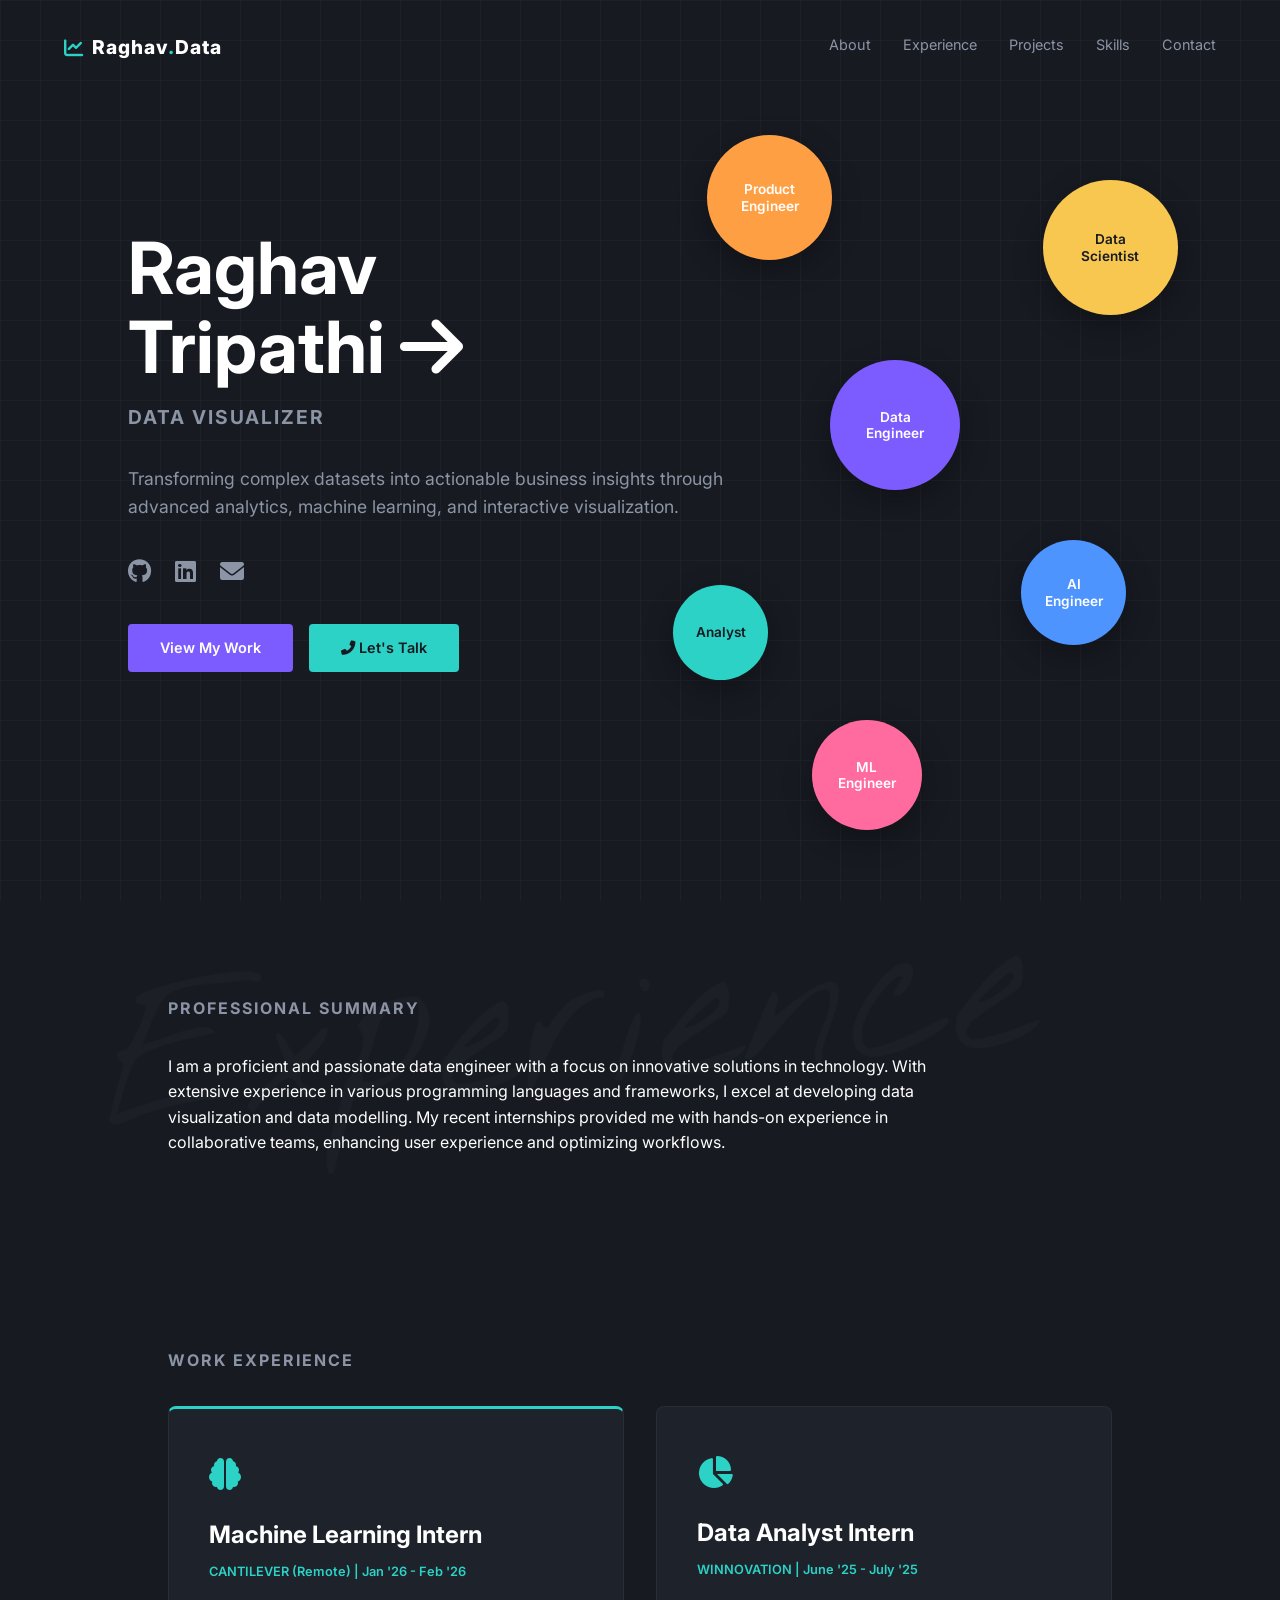
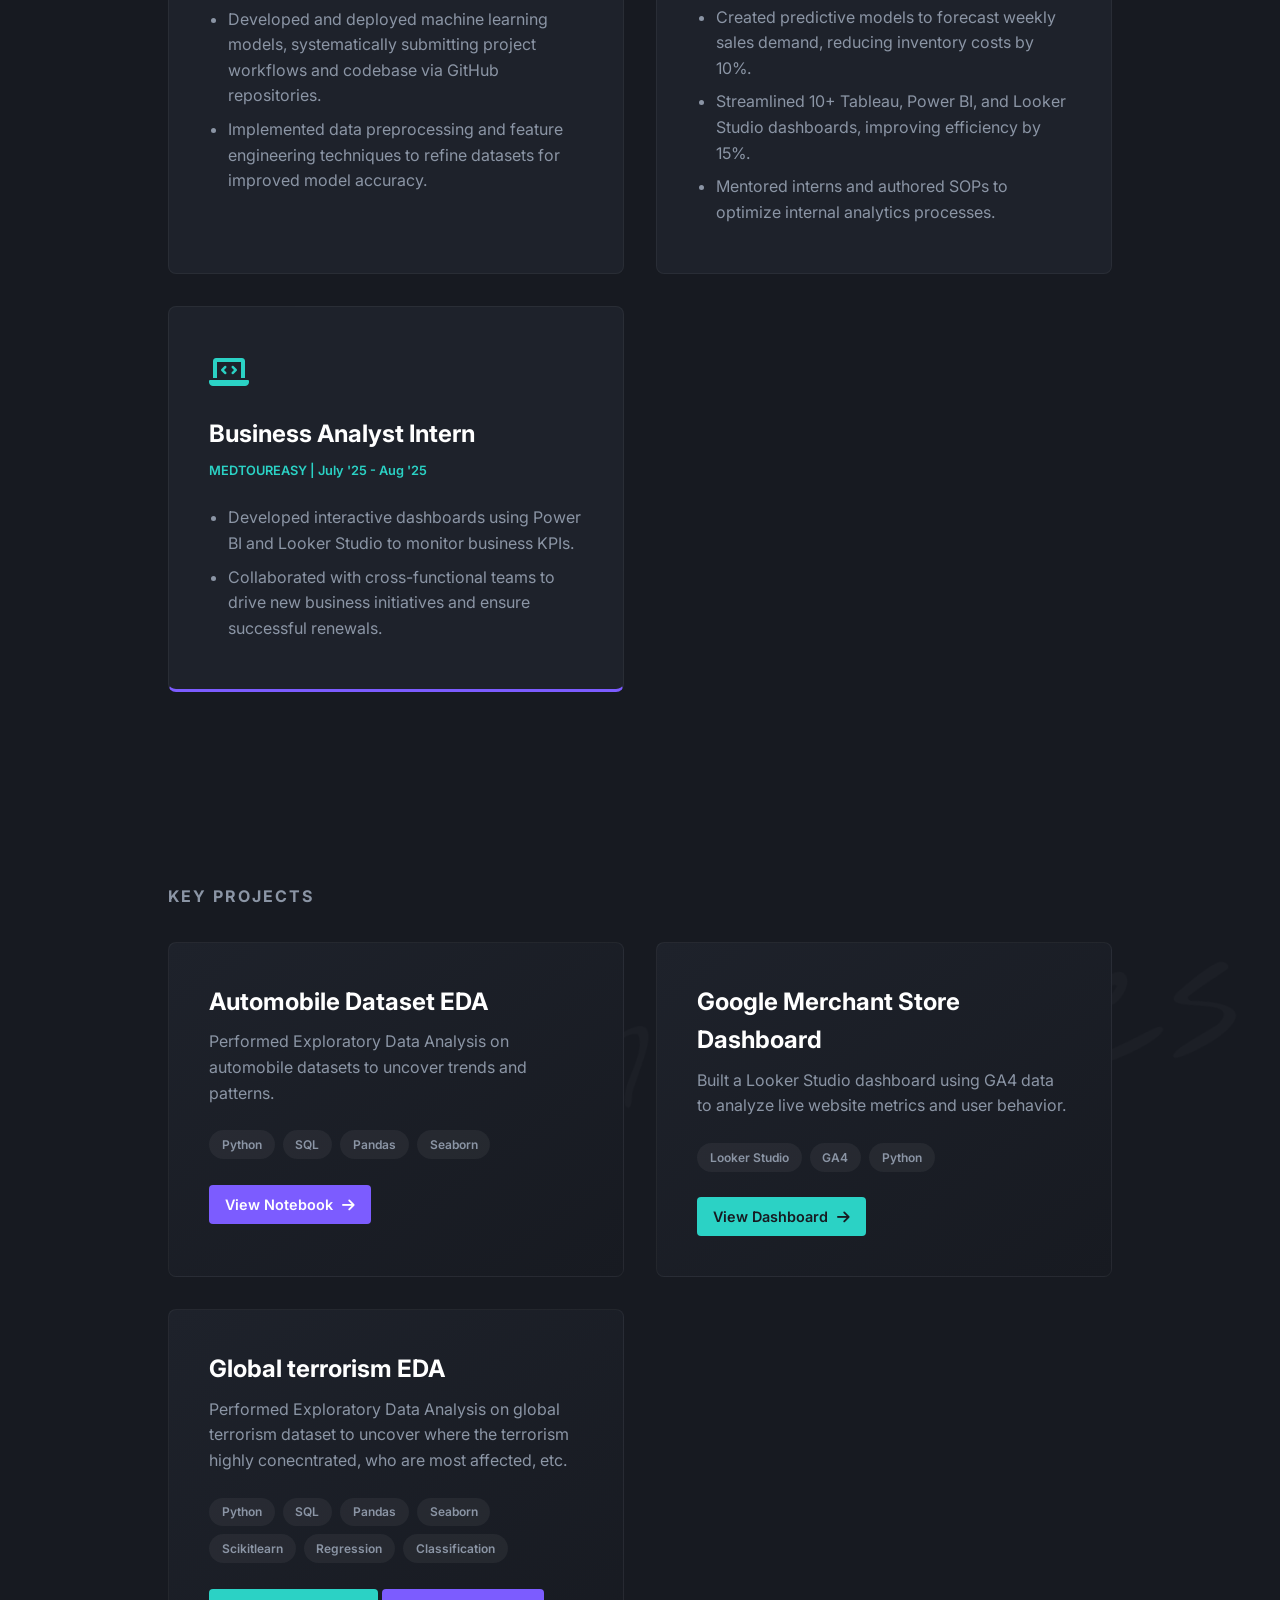
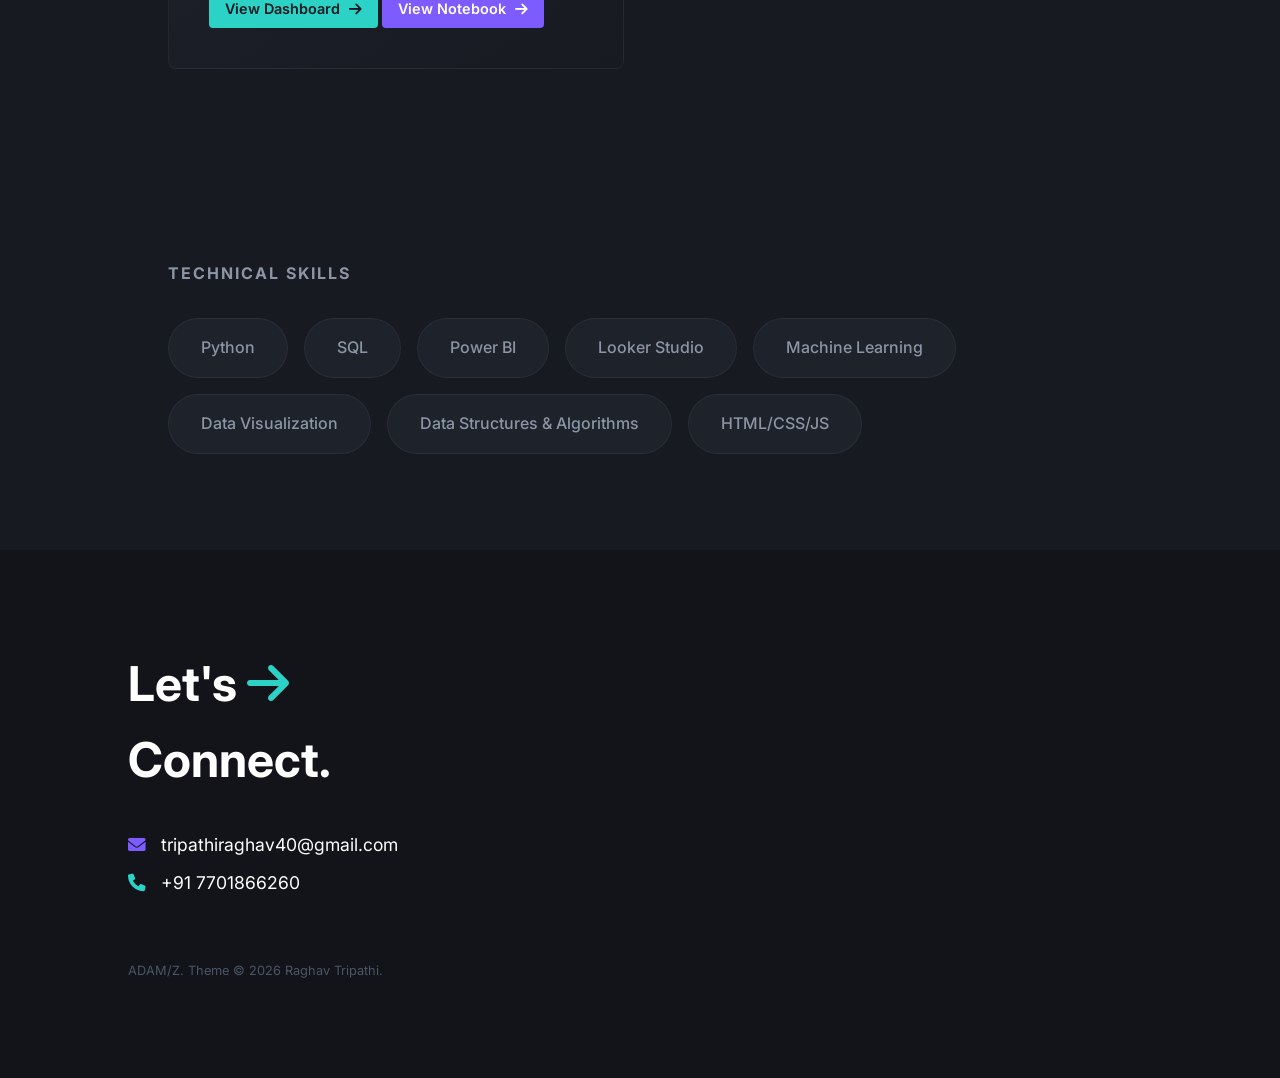
==== commit 220b1037: "Update index.html" ====
--- a/index.html
+++ b/index.html
@@ -1,148 +1,162 @@
 <!DOCTYPE html>
 <html lang="en">
 <head>
-    <meta charset="UTF-8">
-    <meta name="viewport" content="width=device-width, initial-scale=1.0">
-    <title>Raghav Tripathi | Data Engineer & Analyst</title>
-    <link rel="stylesheet" href="style.css">
-    <link href="https://cdnjs.cloudflare.com/ajax/libs/font-awesome/6.0.0/css/all.min.css" rel="stylesheet">
+<meta charset="UTF-8">
+<meta name="viewport" content="width=device-width, initial-scale=1.0">
+<title>Raghav Tripathi | Data Engineer & Analyst</title>
+<link rel="stylesheet" href="style.css">
+<link href="https://cdnjs.cloudflare.com/ajax/libs/font-awesome/6.0.0/css/all.min.css" rel="stylesheet">
 </head>
 <body>
 
-    <div class="bg-graph"></div>
+<div class="bg-graph"></div>
 
-    <nav>
-        <div class="logo" style="display: flex; align-items: center; gap: 8px;">
-            <i class="fas fa-chart-line" style="color: var(--accent-cyan);"></i> 
-            <span>Raghav<span style="color: var(--accent-cyan);">.</span>Data</span>
-        </div>
-        <ul>
-            <li><a href="#about">About</a></li>
-            <li><a href="#experience">Experience</a></li>
-            <li><a href="#projects">Projects</a></li>
-            <li><a href="#skills">Skills</a></li>
-            <li><a href="#contact">Contact</a></li>
-        </ul>
-    </nav>
+<nav>
+<div class="logo" style="display: flex; align-items: center; gap: 8px;">
+<i class="fas fa-chart-line" style="color: var(--accent-cyan);"></i> 
+<span>Raghav<span style="color: var(--accent-cyan);">.</span>Data</span>
+</div>
+<ul>
+<li><a href="#about">About</a></li>
+<li><a href="#experience">Experience</a></li>
+<li><a href="#projects">Projects</a></li>
+<li><a href="#skills">Skills</a></li>
+<li><a href="#contact">Contact</a></li>
+</ul>
+</nav>
 
-    <header id="hero">
-       <div class="bubble bubble-purple">Data<br>Engineer</div>
-        <div class="bubble bubble-cyan">Analyst</div>
-        <div class="bubble bubble-yellow">Data<br>Scientist</div>
-        <div class="bubble bubble-pink">ML<br>Engineer</div>
-        <div class="bubble bubble-blue">AI<br>Engineer</div>
-        <div class="bubble bubble-orange">Product<br>Engineer</div>
+<header id="hero">
+<div class="bubble bubble-purple">Data<br>Engineer</div>
+<div class="bubble bubble-cyan">Analyst</div>
+<div class="bubble bubble-yellow">Data<br>Scientist</div>
+<div class="bubble bubble-pink">ML<br>Engineer</div>
+<div class="bubble bubble-blue">AI<br>Engineer</div>
+<div class="bubble bubble-orange">Product<br>Engineer</div>
 
-        <div class="hero-content">
-           <div class="hero-content">
-            <h1 style="font-size: 4.5rem; line-height: 1.1; margin-bottom: 1rem;">Raghav<br>Tripathi <i class="fas fa-arrow-right" style="color: white;"></i></h1>
-            <h2 style="font-size: 1.2rem; text-transform: uppercase; letter-spacing: 2px; color: var(--text-muted); margin-bottom: 2rem;"> Data Visualizer</h2>
-            <p>Transforming complex datasets into actionable business insights through advanced analytics, machine learning, and interactive visualization.</p>
-            
-            <div class="social-links">
-                <a href="https://github.com/raghav798tripathi" target="_blank" title="GitHub"><i class="fab fa-github"></i></a>
-                <a href="https://www.linkedin.com/in/raghav-tripathi-96a5aa246/" target="_blank" title="LinkedIn"><i class="fab fa-linkedin"></i></a>
-                <a href="mailto:tripathiraghav40@gmail.com" title="Email"><i class="fas fa-envelope"></i></a>
-            </div>
-            
-            <div style="display: flex; gap: 1rem; justify-content: flex-start; flex-wrap: wrap; margin-top: 2rem;">
-                <a href="#projects" class="btn btn-purple">View My Work</a>
-                <a href="tel:+917701866260" class="btn btn-cyan"><i class="fas fa-phone-alt"></i> Let's Talk</a>
-            </div>
-        </div>
-    </header>
+<div class="hero-content">
+<div class="hero-content">
+<h1 style="font-size: 4.5rem; line-height: 1.1; margin-bottom: 1rem;">Raghav<br>Tripathi <i class="fas fa-arrow-right" style="color: white;"></i></h1>
+<h2 style="font-size: 1.2rem; text-transform: uppercase; letter-spacing: 2px; color: var(--text-muted); margin-bottom: 2rem;"> Data Visualizer</h2>
+<p>Transforming complex datasets into actionable business insights through advanced analytics, machine learning, and interactive visualization.</p>
 
-    <section id="about" class="container relative">
-        <div class="watermark">Experience</div>
-        <h2 class="section-title">Professional Summary</h2>
-        <p style="max-width: 800px;">I am a proficient and passionate data engineer with a focus on innovative solutions in technology. With extensive experience in various programming languages and frameworks, I excel at developing data visualization and data modelling. My recent internships provided me with hands-on experience in collaborative teams, enhancing user experience and optimizing workflows.</p>
-    </section>
+<div class="social-links">
+<a href="https://github.com/raghav798tripathi" target="_blank" title="GitHub"><i class="fab fa-github"></i></a>
+<a href="https://www.linkedin.com/in/raghav-tripathi-96a5aa246/" target="_blank" title="LinkedIn"><i class="fab fa-linkedin"></i></a>
+<a href="mailto:tripathiraghav40@gmail.com" title="Email"><i class="fas fa-envelope"></i></a>
+</div>
 
-    <section id="experience" class="container relative">
-        <h2 class="section-title">Work Experience</h2>
-        <div class="grid">
-            <div class="card dark-card">
-                <div class="card-icon"><i class="fas fa-chart-pie"></i></div>
-                <h3>Data Analyst Intern</h3>
-                <span class="date">WINNOVATION | June '25 - July '25</span>
-                <ul>
-                    <li>Created predictive models to forecast weekly sales demand, reducing inventory costs by 10%.</li>
-                    <li>Streamlined 10+ Tableau, Power BI, and Looker Studio dashboards, improving efficiency by 15%.</li>
-                    <li>Mentored interns and authored SOPs to optimize internal analytics processes.</li>
-                </ul>
-            </div>
+<div style="display: flex; gap: 1rem; justify-content: flex-start; flex-wrap: wrap; margin-top: 2rem;">
+<a href="#projects" class="btn btn-purple">View My Work</a>
+<a href="tel:+917701866260" class="btn btn-cyan"><i class="fas fa-phone-alt"></i> Let's Talk</a>
+</div>
+</div>
+</header>
 
-            <div class="card dark-card purple-border">
-                <div class="card-icon"><i class="fas fa-laptop-code"></i></div>
-                <h3>Business Analyst Intern</h3>
-                <span class="date">MEDTOUREASY | July '25 - Aug '25</span>
-                <ul>
-                    <li>Developed interactive dashboards using Power BI and Looker Studio to monitor business KPIs.</li>
-                    <li>Collaborated with cross-functional teams to drive new business initiatives and ensure successful renewals.</li>
-                </ul>
-            </div>
-        </div>
-    </section>
+<section id="about" class="container relative">
+<div class="watermark">Experience</div>
+<h2 class="section-title">Professional Summary</h2>
+<p style="max-width: 800px;">I am a proficient and passionate data engineer with a focus on innovative solutions in technology. With extensive experience in various programming languages and frameworks, I excel at developing data visualization and data modelling. My recent internships provided me with hands-on experience in collaborative teams, enhancing user experience and optimizing workflows.</p>
+</section>
 
-    <section id="projects" class="container relative">
-        <div class="watermark" style="top: 10%; right: 0; left: auto;">Analytics</div>
-        <h2 class="section-title">Key Projects</h2>
-        <div class="grid">
-            <div class="card project-card">
-                <h3>Automobile Dataset EDA</h3>
-                <p>Performed Exploratory Data Analysis on automobile datasets to uncover trends and patterns.</p>
-                <div class="tech-stack">
+<section id="experience" class="container relative">
+<h2 class="section-title">Work Experience</h2>
+<div class="grid">
+
+<div class="card dark-card" style="border-top: 3px solid var(--accent-cyan);">
+<div class="card-icon"><i class="fas fa-brain" style="color: var(--accent-cyan);"></i></div>
+<h3>Machine Learning Intern</h3>
+<span class="date">CANTILEVER (Remote) | Jan '26 - Feb '26</span>
+<ul>
+<li>Developed and deployed machine learning models, systematically submitting project workflows and codebase via GitHub repositories.</li>
+<li>Implemented data preprocessing and feature engineering techniques to refine datasets for improved model accuracy.</li>
+</ul>
+</div>
+
+<div class="card dark-card">
+<div class="card-icon"><i class="fas fa-chart-pie"></i></div>
+<h3>Data Analyst Intern</h3>
+<span class="date">WINNOVATION | June '25 - July '25</span>
+<ul>
+<li>Created predictive models to forecast weekly sales demand, reducing inventory costs by 10%.</li>
+<li>Streamlined 10+ Tableau, Power BI, and Looker Studio dashboards, improving efficiency by 15%.</li>
+<li>Mentored interns and authored SOPs to optimize internal analytics processes.</li>
+</ul>
+</div>
+
+<div class="card dark-card purple-border">
+<div class="card-icon"><i class="fas fa-laptop-code"></i></div>
+<h3>Business Analyst Intern</h3>
+<span class="date">MEDTOUREASY | July '25 - Aug '25</span>
+<ul>
+<li>Developed interactive dashboards using Power BI and Looker Studio to monitor business KPIs.</li>
+<li>Collaborated with cross-functional teams to drive new business initiatives and ensure successful renewals.</li>
+</ul>
+</div>
+
+</div>
+</section>
+
+<section id="projects" class="container relative">
+<div class="watermark" style="top: 10%; right: 0; left: auto;">Analytics</div>
+<h2 class="section-title">Key Projects</h2>
+<div class="grid">
+<div class="card project-card">
+<h3>Automobile Dataset EDA</h3>
+<p>Performed Exploratory Data Analysis on automobile datasets to uncover trends and patterns.</p>
+<div class="tech-stack">
+<span>Python</span> <span>SQL</span> <span>Pandas</span> <span>Seaborn</span>
+</div>
+<br>
+<a href="https://colab.research.google.com/drive/1Cp6dkLqXs8l6kir7YxMTJX6oZJ4ZQV0x" target="_blank" class="btn btn-purple" style="padding: 0.5rem 1rem; font-size: 0.9rem;">View Notebook <i class="fas fa-arrow-right" style="margin-left: 5px;"></i></a>
+</div>
+<div class="card project-card">
+<h3>Google Merchant Store Dashboard</h3>
+<p>Built a Looker Studio dashboard using GA4 data to analyze live website metrics and user behavior.</p>
+<div class="tech-stack">
+<span>Looker Studio</span> <span>GA4</span> <span>Python</span>
+</div>
+<br>
+<a href="https://lookerstudio.google.com/u/0/reporting/95fd171d-cdf7-48f9-a81b-b6195dd9a21d/page/eOhRF" target="_blank" class="btn btn-cyan" style="padding: 0.5rem 1rem; font-size: 0.9rem;">View Dashboard <i class="fas fa-arrow-right" style="margin-left: 5px;"></i></a>
+</div>
+
+<div class="card project-card">
+<h3>Global terrorism EDA </h3>
+<p>Performed Exploratory Data Analysis on global terrorism dataset to uncover where the terrorism highly conecntrated, who are most affected, etc.</p>
+<div class="tech-stack">
                     <span>Python</span> <span>SQL</span> <span>Pandas</span> <span>Seaborn</span>
-                </div>
-                <br>
-                <a href="https://colab.research.google.com/drive/1Cp6dkLqXs8l6kir7YxMTJX6oZJ4ZQV0x" target="_blank" class="btn btn-purple" style="padding: 0.5rem 1rem; font-size: 0.9rem;">View Notebook <i class="fas fa-arrow-right" style="margin-left: 5px;"></i></a>
-            </div>
-            <div class="card project-card">
-                <h3>Google Merchant Store Dashboard</h3>
-                <p>Built a Looker Studio dashboard using GA4 data to analyze live website metrics and user behavior.</p>
-                <div class="tech-stack">
-                    <span>Looker Studio</span> <span>GA4</span> <span>Python</span>
-                </div>
-                <br>
-                <a href="https://lookerstudio.google.com/u/0/reporting/95fd171d-cdf7-48f9-a81b-b6195dd9a21d/page/eOhRF" target="_blank" class="btn btn-cyan" style="padding: 0.5rem 1rem; font-size: 0.9rem;">View Dashboard <i class="fas fa-arrow-right" style="margin-left: 5px;"></i></a>
-            </div>
-        
-        <div class="card project-card">
-                <h3>Global terrorism EDA </h3>
-                <p>Performed Exploratory Data Analysis on global terrorism dataset to uncover where the terrorism highly conecntrated, who are most affected, etc.</p>
-                <div class="tech-stack">
-                    <span>Python</span> <span>SQL</span> <span>Pandas</span> <span>Seaborn</span> <span>Scikitlearn</span> <span>Regression</span> <span>Classification</span>
-                </div>
-                <br>
+                    <span>Scikitlearn</span> <span>Regression</span> <span>Classification</span>
+</div>
+<br>
+                 <a href="https://colab.research.google.com/drive/1e3IMIAIw4kHv5D0QSq6Qyil9tqHI0k-G?usp=sharing" target="_blank" class="btn btn-cyan" style="padding: 0.5rem 1rem; font-size: 0.9rem;">View Dashboard <i class="fas fa-arrow-right" style="margin-left: 5px;"></i></a>
                  <a href="https://colab.research.google.com/drive/1e3IMIAIw4kHv5D0QSq6Qyil9tqHI0k-G?usp=sharing" target="_blank" class="btn btn-purple" style="padding: 0.5rem 1rem; font-size: 0.9rem;">View Notebook <i class="fas fa-arrow-right" style="margin-left: 5px;"></i></a>
-          </div>
-        </div>
-    </section>
+</div>
+</div>
+</section>
 
-    <section id="skills" class="container">
-        <h2 class="section-title">Technical Skills</h2>
-        <div class="skills-container">
-            <span class="skill-tag">Python</span>
-            <span class="skill-tag">SQL</span>
-            <span class="skill-tag">Power BI</span>
-            <span class="skill-tag">Looker Studio</span>
-            <span class="skill-tag">Machine Learning</span>
-            <span class="skill-tag">Data Visualization</span>
-            <span class="skill-tag">Data Structures & Algorithms</span>
-            <span class="skill-tag">HTML/CSS/JS</span>
-        </div>
-    </section>
+<section id="skills" class="container">
+<h2 class="section-title">Technical Skills</h2>
+<div class="skills-container">
+<span class="skill-tag">Python</span>
+<span class="skill-tag">SQL</span>
+<span class="skill-tag">Power BI</span>
+<span class="skill-tag">Looker Studio</span>
+<span class="skill-tag">Machine Learning</span>
+<span class="skill-tag">Data Visualization</span>
+<span class="skill-tag">Data Structures & Algorithms</span>
+<span class="skill-tag">HTML/CSS/JS</span>
+</div>
+</section>
 
-    <footer id="contact">
-        <h2 style="font-size: 3rem; margin-bottom: 2rem;">Let's <i class="fas fa-arrow-right" style="color: var(--accent-cyan);"></i><br>Connect.</h2>
-        
-        <div style="margin-bottom: 3rem; font-size: 1.1rem; color: var(--text-muted);">
-            <p><i class="fas fa-envelope" style="color: var(--accent-purple);"></i> <a href="mailto:tripathiraghav40@gmail.com" style="color: white; text-decoration: none; margin-left: 10px;">tripathiraghav40@gmail.com</a></p>
-            <p style="margin-top: 10px;"><i class="fas fa-phone" style="color: var(--accent-cyan);"></i> <a href="tel:+917701866260" style="color: white; text-decoration: none; margin-left: 10px;">+91 7701866260</a></p>
-        </div>
+<footer id="contact">
+<h2 style="font-size: 3rem; margin-bottom: 2rem;">Let's <i class="fas fa-arrow-right" style="color: var(--accent-cyan);"></i><br>Connect.</h2>
 
-        <p class="copyright">ADAM/Z. Theme © 2026 Raghav Tripathi.</p>
-    </footer>
+<div style="margin-bottom: 3rem; font-size: 1.1rem; color: var(--text-muted);">
+<p><i class="fas fa-envelope" style="color: var(--accent-purple);"></i> <a href="mailto:tripathiraghav40@gmail.com" style="color: white; text-decoration: none; margin-left: 10px;">tripathiraghav40@gmail.com</a></p>
+<p style="margin-top: 10px;"><i class="fas fa-phone" style="color: var(--accent-cyan);"></i> <a href="tel:+917701866260" style="color: white; text-decoration: none; margin-left: 10px;">+91 7701866260</a></p>
+</div>
+
+<p class="copyright">ADAM/Z. Theme © 2026 Raghav Tripathi.</p>
+</footer>
 
 </body>
 </html>
